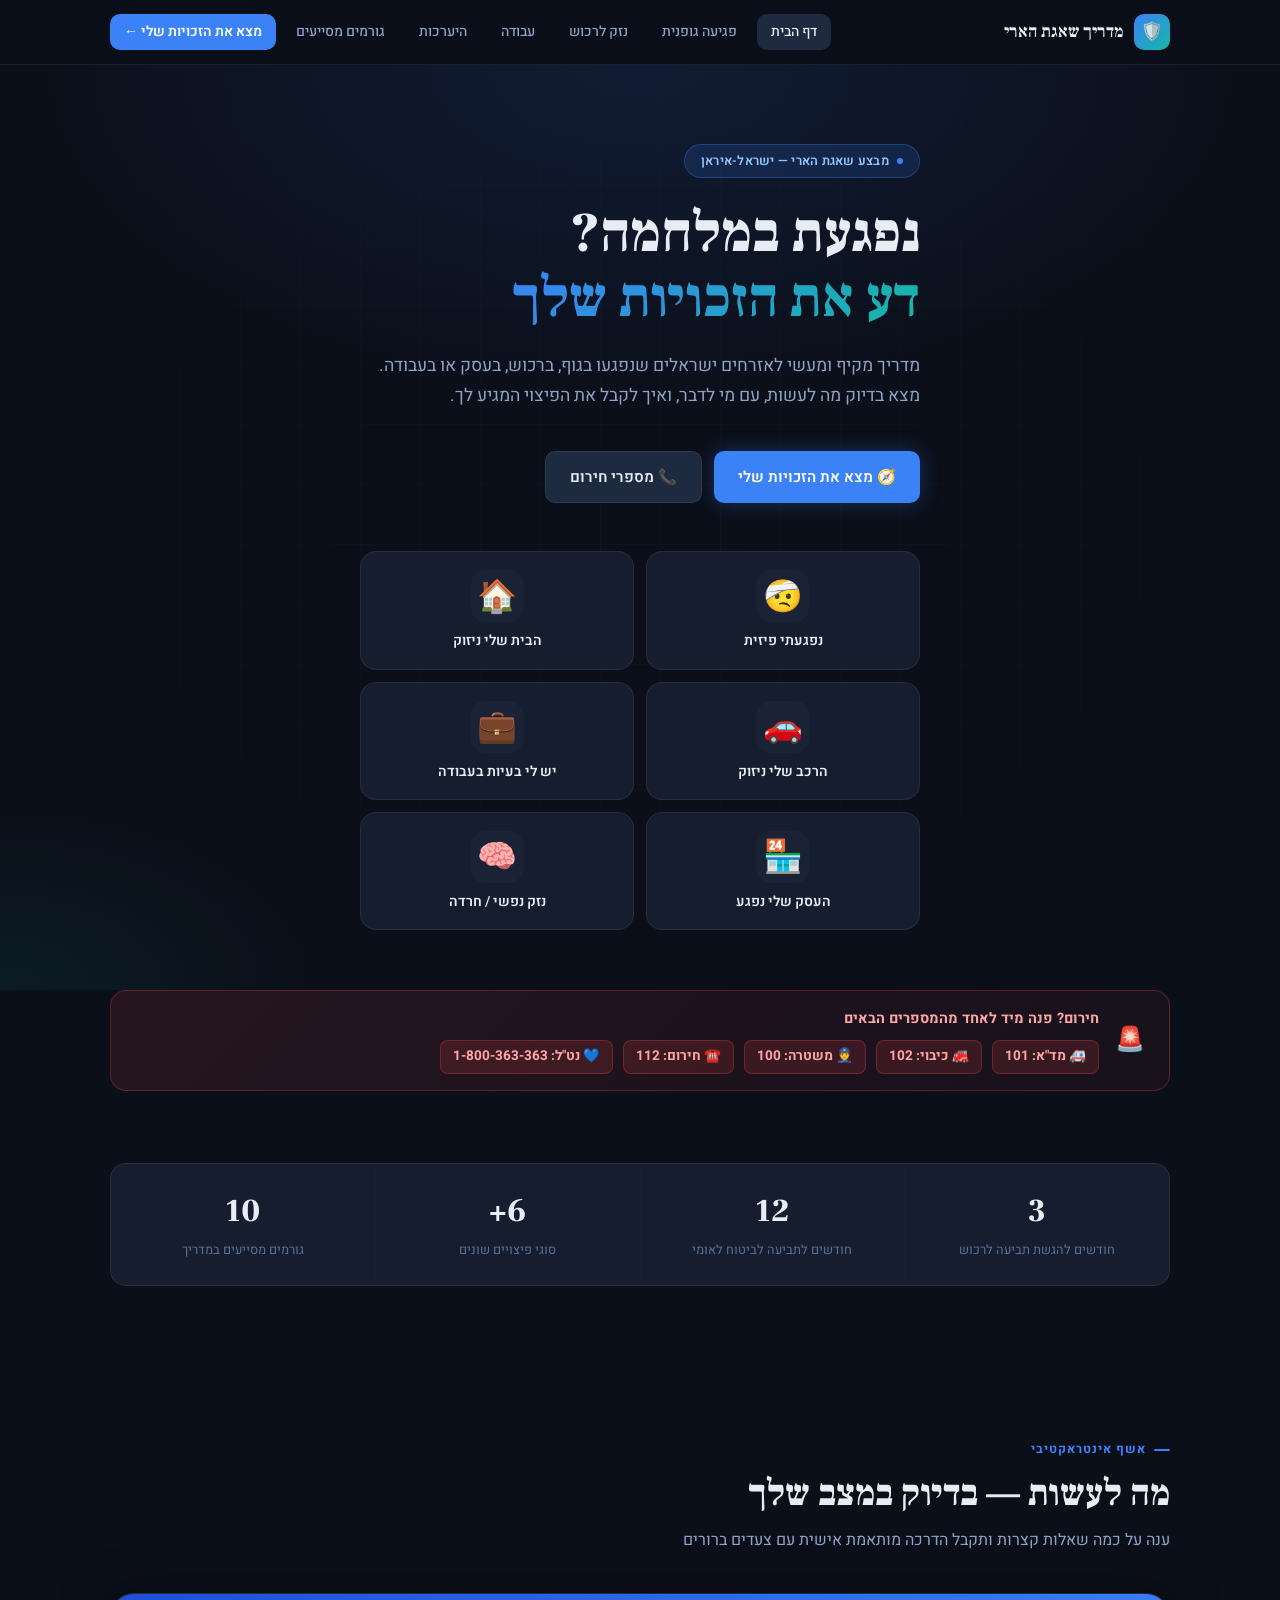
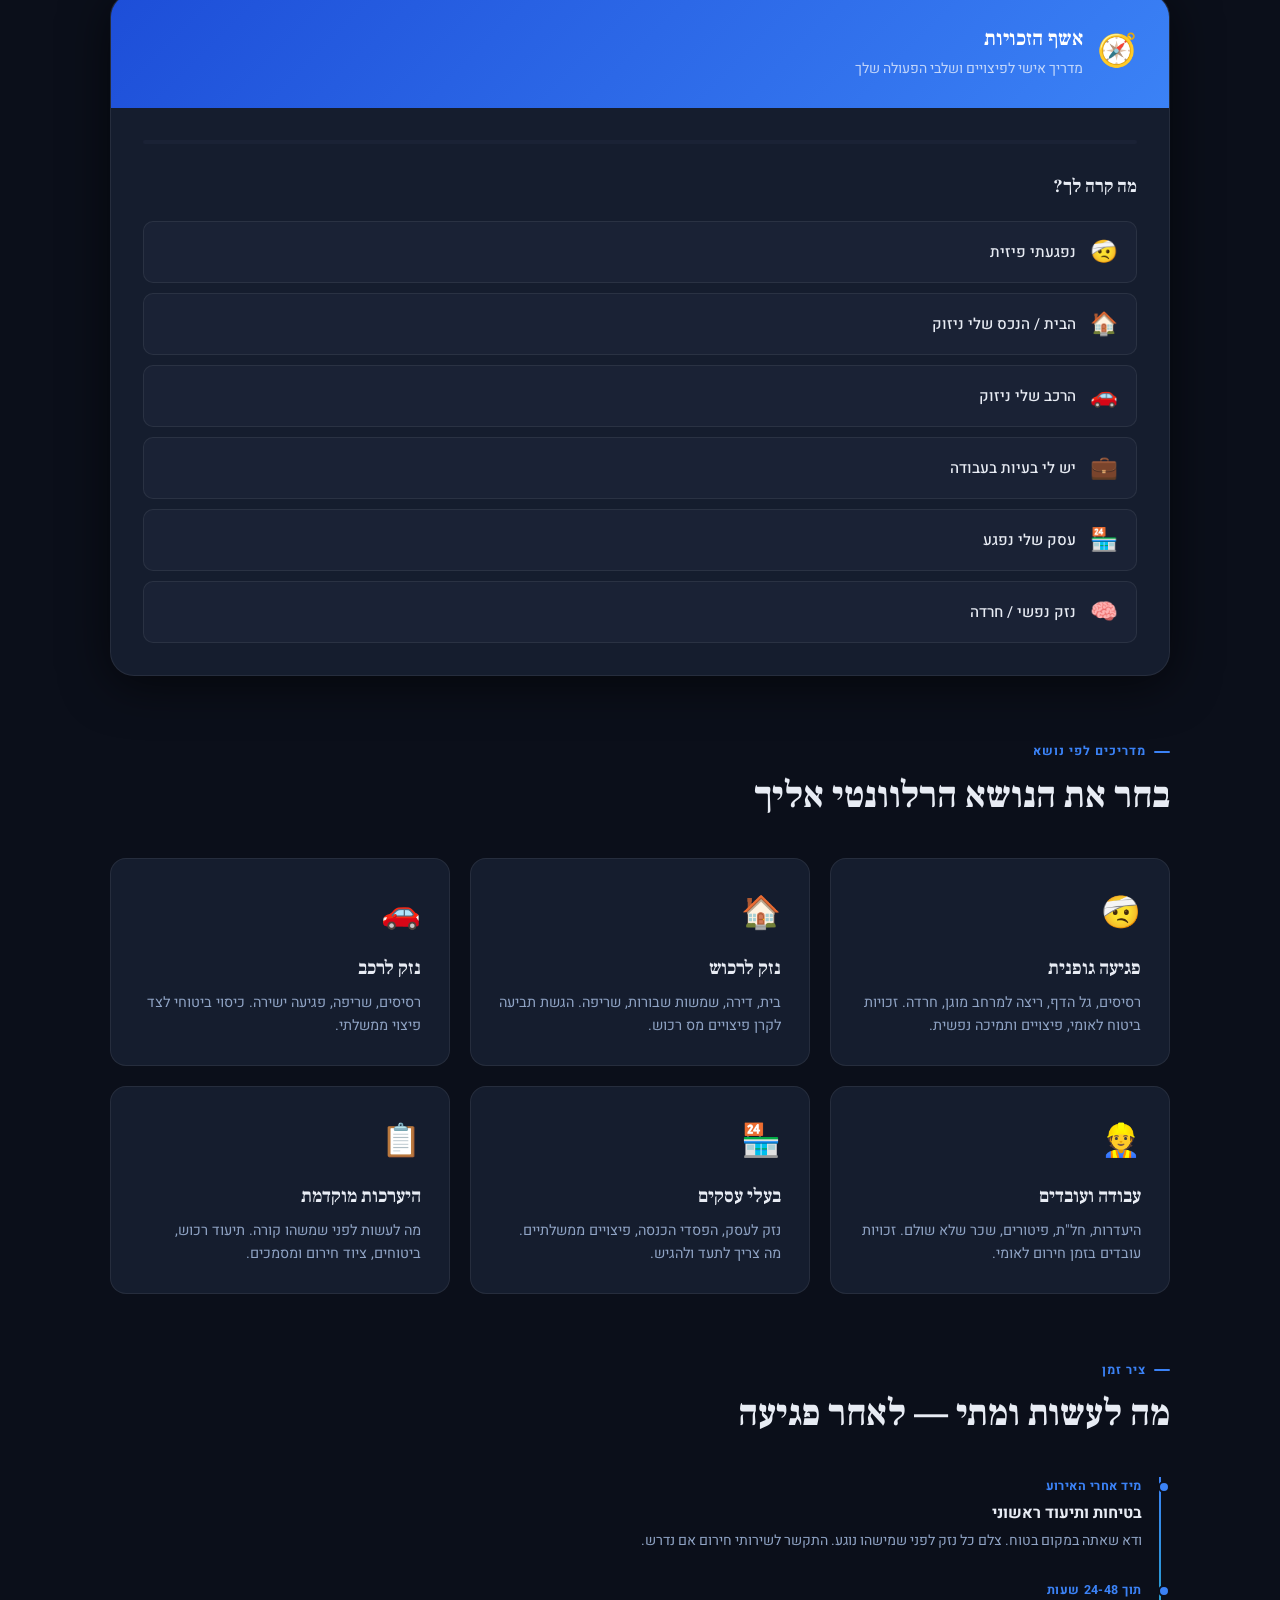
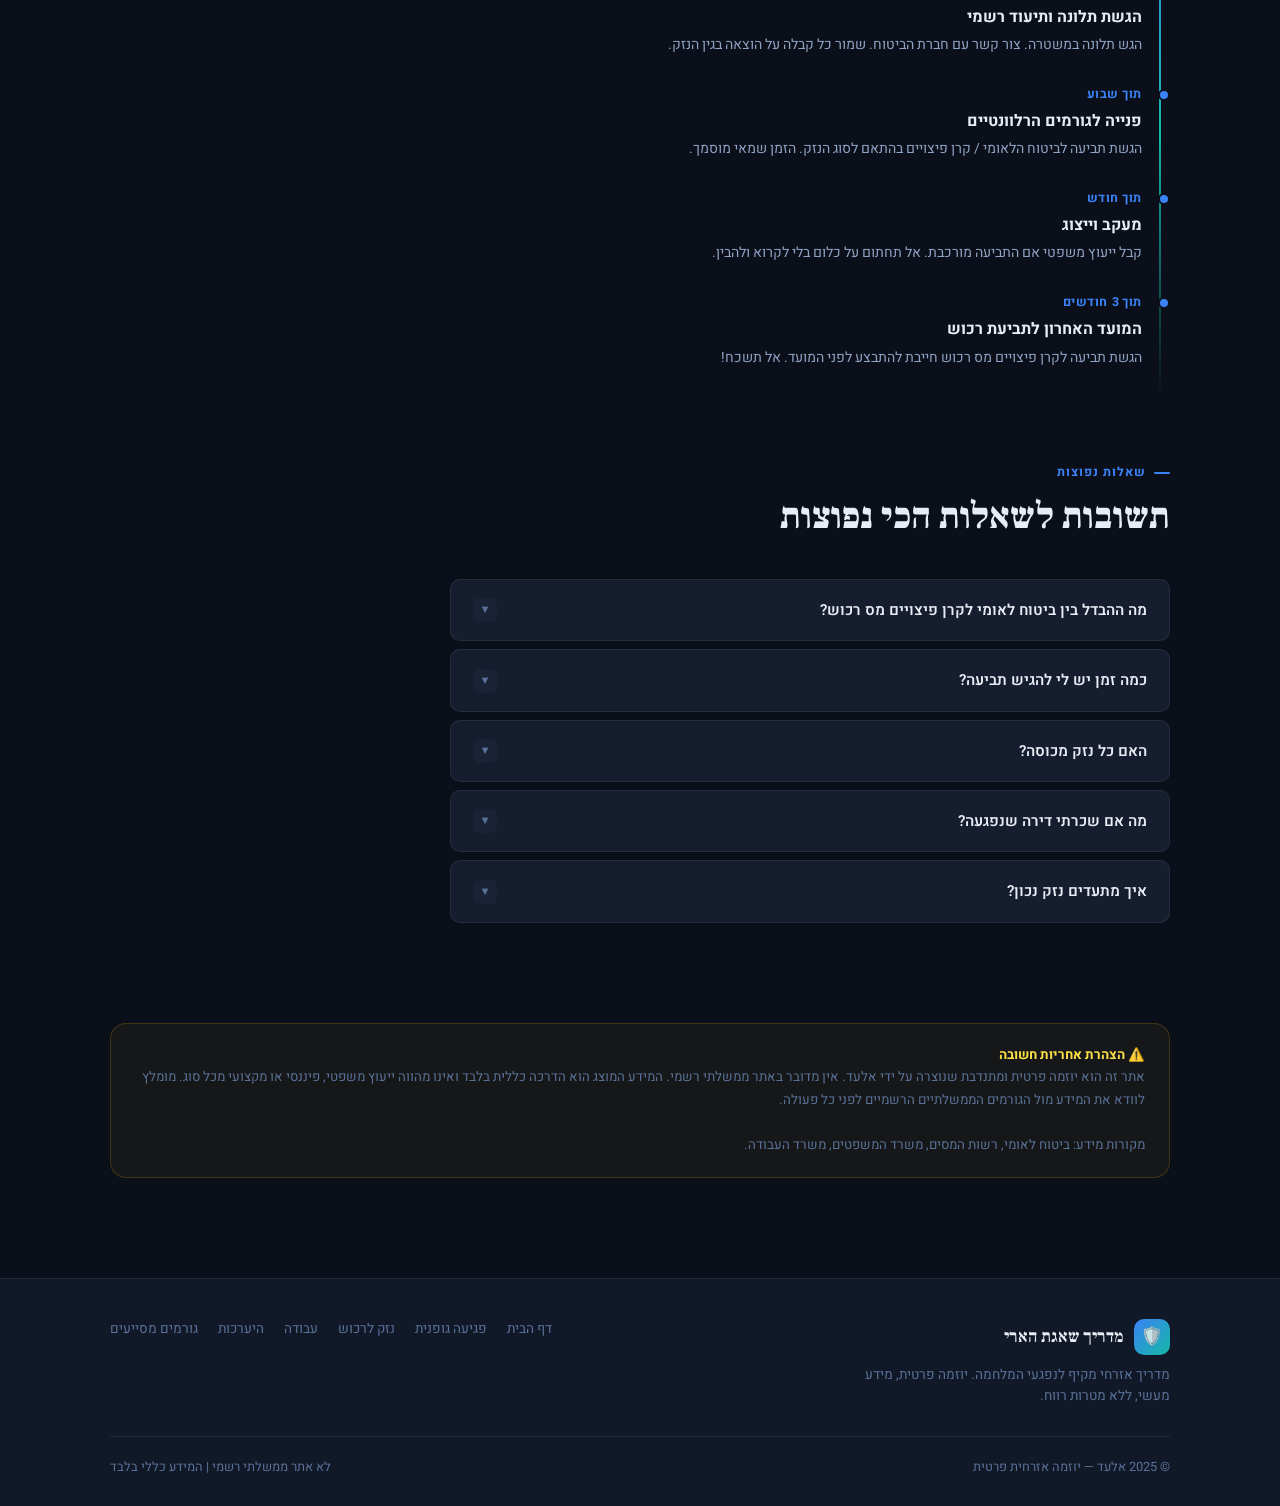
==== index.html @ 9d91f636 "Add files via upload" ====
<!DOCTYPE html>
<html lang="he" dir="rtl">
<head>
  <meta charset="UTF-8" />
  <meta name="viewport" content="width=device-width, initial-scale=1.0" />
  <title>מבצע שאגת הארי - מדריך הזכויות והפיצויים</title>
  <meta name="description" content="מדריך מקיף לאזרחים שנפגעו במלחמה - פיצויים, זכויות, שלבי פעולה" />
  <style>
/* ===== FONTS ===== */
@import url('https://fonts.googleapis.com/css2?family=Heebo:wght@300;400;500;600;700;800;900&family=Frank+Ruhl+Libre:wght@400;500;700;900&display=swap');

/* ===== VARIABLES ===== */
:root {
  --bg: #0b0f1a;
  --bg2: #111827;
  --bg3: #1a2235;
  --card: #151d2e;
  --card2: #1e2a3f;
  --border: rgba(255,255,255,0.07);
  --text: #e8ecf4;
  --text2: #8fa3c4;
  --text3: #5a7299;
  --blue: #3b82f6;
  --blue2: #1d4ed8;
  --teal: #14b8a6;
  --red: #ef4444;
  --orange: #f97316;
  --green: #22c55e;
  --yellow: #eab308;
  --gold: #f59e0b;
  --radius: 16px;
  --radius-sm: 10px;
  --shadow: 0 4px 24px rgba(0,0,0,0.4);
  --shadow-lg: 0 8px 48px rgba(0,0,0,0.6);
  --transition: 0.25s cubic-bezier(.4,0,.2,1);
  --font-display: 'Frank Ruhl Libre', serif;
  --font-body: 'Heebo', sans-serif;
}

/* ===== RESET ===== */
*, *::before, *::after { box-sizing: border-box; margin: 0; padding: 0; }
html { font-size: 16px; scroll-behavior: smooth; }
body {
  background: var(--bg);
  color: var(--text);
  font-family: var(--font-body);
  direction: rtl;
  line-height: 1.6;
  overflow-x: hidden;
}
a { color: inherit; text-decoration: none; }
ul { list-style: none; }
button { cursor: pointer; border: none; background: none; font-family: inherit; }
img { max-width: 100%; display: block; }

/* ===== SCROLLBAR ===== */
::-webkit-scrollbar { width: 6px; }
::-webkit-scrollbar-track { background: var(--bg); }
::-webkit-scrollbar-thumb { background: var(--border); border-radius: 3px; }

/* ===== LAYOUT ===== */
.container { max-width: 1100px; margin: 0 auto; padding: 0 20px; }
.section { padding: 60px 0; }
.section-sm { padding: 40px 0; }

/* ===== HEADER / NAV ===== */
.header {
  position: fixed;
  top: 0; left: 0; right: 0;
  z-index: 1000;
  background: rgba(11,15,26,0.92);
  backdrop-filter: blur(20px);
  border-bottom: 1px solid var(--border);
  transition: var(--transition);
}
.header-inner {
  display: flex;
  align-items: center;
  justify-content: space-between;
  height: 64px;
  gap: 20px;
}
.logo {
  display: flex;
  align-items: center;
  gap: 10px;
  font-family: var(--font-display);
  font-weight: 700;
  font-size: 1.1rem;
  color: var(--text);
  white-space: nowrap;
}
.logo-icon {
  width: 36px; height: 36px;
  background: linear-gradient(135deg, var(--blue), var(--teal));
  border-radius: 10px;
  display: flex; align-items: center; justify-content: center;
  font-size: 1.1rem;
}
.nav { display: flex; gap: 6px; align-items: center; }
.nav a {
  padding: 7px 14px;
  border-radius: var(--radius-sm);
  font-size: 0.875rem;
  font-weight: 500;
  color: var(--text2);
  transition: var(--transition);
}
.nav a:hover, .nav a.active {
  background: var(--card2);
  color: var(--text);
}
.nav-cta {
  background: var(--blue) !important;
  color: white !important;
  font-weight: 600 !important;
}
.nav-cta:hover { background: var(--blue2) !important; }
.nav-mobile-toggle {
  display: none;
  padding: 8px;
  border-radius: 8px;
  color: var(--text);
  font-size: 1.3rem;
}

/* ===== PAGE WRAPPER ===== */
.page-content { padding-top: 64px; }

/* ===== HERO ===== */
.hero {
  min-height: 92vh;
  display: flex;
  align-items: center;
  position: relative;
  overflow: hidden;
  padding: 80px 0 60px;
}
.hero-bg {
  position: absolute;
  inset: 0;
  background:
    radial-gradient(ellipse 80% 60% at 50% 0%, rgba(59,130,246,0.12) 0%, transparent 60%),
    radial-gradient(ellipse 50% 40% at 0% 100%, rgba(20,184,166,0.08) 0%, transparent 50%);
}
.hero-grid-lines {
  position: absolute;
  inset: 0;
  background-image:
    linear-gradient(rgba(255,255,255,0.02) 1px, transparent 1px),
    linear-gradient(90deg, rgba(255,255,255,0.02) 1px, transparent 1px);
  background-size: 60px 60px;
  mask-image: radial-gradient(ellipse 80% 80% at 50% 50%, black 0%, transparent 100%);
}
.hero-content {
  position: relative;
  z-index: 2;
  max-width: 720px;
}
.hero-badge {
  display: inline-flex;
  align-items: center;
  gap: 8px;
  background: rgba(59,130,246,0.15);
  border: 1px solid rgba(59,130,246,0.3);
  border-radius: 100px;
  padding: 6px 16px;
  font-size: 0.8rem;
  font-weight: 600;
  color: #93c5fd;
  margin-bottom: 24px;
  letter-spacing: 0.02em;
}
.hero-badge-dot {
  width: 6px; height: 6px;
  background: var(--blue);
  border-radius: 50%;
  animation: pulse 2s infinite;
}
@keyframes pulse {
  0%, 100% { opacity: 1; transform: scale(1); }
  50% { opacity: 0.5; transform: scale(0.8); }
}
.hero h1 {
  font-family: var(--font-display);
  font-size: clamp(2.2rem, 5vw, 3.5rem);
  font-weight: 900;
  line-height: 1.15;
  margin-bottom: 20px;
  color: var(--text);
}
.hero h1 span {
  background: linear-gradient(135deg, var(--blue), var(--teal));
  -webkit-background-clip: text;
  -webkit-text-fill-color: transparent;
  background-clip: text;
}
.hero-desc {
  font-size: 1.1rem;
  color: var(--text2);
  margin-bottom: 40px;
  max-width: 560px;
  line-height: 1.7;
}
.hero-actions { display: flex; gap: 12px; flex-wrap: wrap; margin-bottom: 48px; }
.btn {
  display: inline-flex; align-items: center; gap: 8px;
  padding: 13px 24px;
  border-radius: var(--radius-sm);
  font-weight: 600;
  font-size: 0.95rem;
  transition: var(--transition);
  cursor: pointer;
}
.btn-primary {
  background: var(--blue);
  color: white;
  box-shadow: 0 0 20px rgba(59,130,246,0.3);
}
.btn-primary:hover { background: var(--blue2); transform: translateY(-2px); box-shadow: 0 0 30px rgba(59,130,246,0.5); }
.btn-secondary {
  background: var(--card2);
  color: var(--text);
  border: 1px solid var(--border);
}
.btn-secondary:hover { background: var(--bg3); transform: translateY(-2px); }
.btn-danger { background: var(--red); color: white; }
.btn-danger:hover { background: #dc2626; transform: translateY(-2px); }
.btn-sm { padding: 8px 16px; font-size: 0.85rem; }

/* Quick action grid in hero */
.quick-actions {
  display: grid;
  grid-template-columns: repeat(auto-fill, minmax(180px, 1fr));
  gap: 12px;
}
.quick-action-btn {
  background: var(--card);
  border: 1px solid var(--border);
  border-radius: var(--radius);
  padding: 18px 16px;
  text-align: center;
  color: var(--text);
  transition: var(--transition);
  cursor: pointer;
  display: flex;
  flex-direction: column;
  align-items: center;
  gap: 10px;
}
.quick-action-btn:hover {
  background: var(--card2);
  border-color: rgba(59,130,246,0.4);
  transform: translateY(-3px);
  box-shadow: var(--shadow);
}
.quick-action-icon {
  font-size: 2rem;
  width: 52px; height: 52px;
  background: var(--bg3);
  border-radius: 14px;
  display: flex; align-items: center; justify-content: center;
}
.quick-action-label {
  font-size: 0.875rem;
  font-weight: 600;
  line-height: 1.3;
}

/* ===== CARDS ===== */
.card {
  background: var(--card);
  border: 1px solid var(--border);
  border-radius: var(--radius);
  padding: 28px;
  transition: var(--transition);
}
.card:hover {
  border-color: rgba(59,130,246,0.25);
  background: var(--card2);
}
.card-icon {
  font-size: 2rem;
  margin-bottom: 14px;
}
.card h3 {
  font-family: var(--font-display);
  font-size: 1.2rem;
  font-weight: 700;
  margin-bottom: 8px;
  color: var(--text);
}
.card p {
  font-size: 0.9rem;
  color: var(--text2);
  line-height: 1.6;
}
.card-grid {
  display: grid;
  grid-template-columns: repeat(auto-fill, minmax(280px, 1fr));
  gap: 20px;
}
.card-grid-2 {
  display: grid;
  grid-template-columns: repeat(auto-fill, minmax(340px, 1fr));
  gap: 20px;
}

/* ===== SECTION HEADER ===== */
.section-header { margin-bottom: 40px; }
.section-tag {
  display: inline-flex;
  align-items: center;
  gap: 8px;
  font-size: 0.78rem;
  font-weight: 700;
  letter-spacing: 0.08em;
  text-transform: uppercase;
  color: var(--blue);
  margin-bottom: 12px;
}
.section-tag::before {
  content: '';
  display: block;
  width: 16px; height: 2px;
  background: var(--blue);
  border-radius: 2px;
}
.section-header h2 {
  font-family: var(--font-display);
  font-size: clamp(1.6rem, 3vw, 2.3rem);
  font-weight: 900;
  margin-bottom: 12px;
  line-height: 1.2;
}
.section-header p {
  color: var(--text2);
  font-size: 1rem;
  max-width: 560px;
}

/* ===== WIZARD ===== */
.wizard-wrap {
  background: var(--card);
  border: 1px solid var(--border);
  border-radius: 24px;
  overflow: hidden;
  box-shadow: var(--shadow-lg);
}
.wizard-header {
  background: linear-gradient(135deg, var(--blue2), var(--blue));
  padding: 28px 32px;
  display: flex;
  align-items: center;
  gap: 14px;
}
.wizard-header h3 {
  font-family: var(--font-display);
  font-size: 1.3rem;
  font-weight: 700;
  color: white;
}
.wizard-header p { font-size: 0.875rem; color: rgba(255,255,255,0.7); margin-top: 2px; }
.wizard-body { padding: 32px; }
.wizard-progress {
  height: 4px;
  background: var(--bg3);
  border-radius: 2px;
  margin-bottom: 28px;
}
.wizard-progress-bar {
  height: 100%;
  background: linear-gradient(90deg, var(--blue), var(--teal));
  border-radius: 2px;
  transition: width 0.5s cubic-bezier(.4,0,.2,1);
}
.wizard-question {
  font-family: var(--font-display);
  font-size: 1.15rem;
  font-weight: 700;
  margin-bottom: 20px;
  color: var(--text);
}
.wizard-options { display: flex; flex-direction: column; gap: 10px; }
.wizard-option {
  background: var(--bg3);
  border: 1.5px solid var(--border);
  border-radius: var(--radius-sm);
  padding: 14px 18px;
  display: flex;
  align-items: center;
  gap: 14px;
  cursor: pointer;
  transition: var(--transition);
  text-align: right;
  font-size: 0.95rem;
  font-weight: 500;
  color: var(--text);
}
.wizard-option:hover {
  background: var(--card2);
  border-color: var(--blue);
  transform: translateX(-4px);
}
.wizard-option-icon { font-size: 1.4rem; flex-shrink: 0; }
.wizard-back {
  margin-top: 20px;
  color: var(--text3);
  font-size: 0.85rem;
  display: flex;
  align-items: center;
  gap: 6px;
  background: none;
  border: none;
  cursor: pointer;
  transition: var(--transition);
}
.wizard-back:hover { color: var(--text2); }

/* Wizard result */
.wizard-result { animation: fadeInUp 0.4s ease; }
@keyframes fadeInUp {
  from { opacity: 0; transform: translateY(20px); }
  to { opacity: 1; transform: translateY(0); }
}
.result-header {
  display: flex; align-items: center; gap: 14px;
  margin-bottom: 24px;
}
.result-icon {
  font-size: 2.5rem;
  width: 64px; height: 64px;
  background: var(--bg3);
  border-radius: 18px;
  display: flex; align-items: center; justify-content: center;
  flex-shrink: 0;
}
.result-title { font-family: var(--font-display); font-size: 1.4rem; font-weight: 900; }
.result-subtitle { font-size: 0.9rem; color: var(--text2); margin-top: 4px; }
.step-list { display: flex; flex-direction: column; gap: 10px; margin: 20px 0; }
.step-item {
  display: flex; align-items: flex-start; gap: 14px;
  background: var(--bg3);
  border-radius: var(--radius-sm);
  padding: 14px 16px;
  border-right: 3px solid var(--blue);
}
.step-num {
  width: 26px; height: 26px; min-width: 26px;
  background: var(--blue);
  border-radius: 50%;
  display: flex; align-items: center; justify-content: center;
  font-size: 0.78rem;
  font-weight: 700;
  color: white;
}
.step-text { font-size: 0.9rem; line-height: 1.5; }
.step-text strong { color: var(--text); display: block; margin-bottom: 2px; }
.step-text span { color: var(--text2); }
.result-contacts { display: flex; gap: 10px; flex-wrap: wrap; margin-top: 20px; }
.contact-chip {
  display: inline-flex; align-items: center; gap: 6px;
  background: var(--bg3);
  border: 1px solid var(--border);
  border-radius: 100px;
  padding: 6px 14px;
  font-size: 0.82rem;
  font-weight: 600;
  color: var(--text2);
  transition: var(--transition);
}
.contact-chip:hover {
  background: var(--card2);
  color: var(--text);
  border-color: var(--blue);
}
.contact-chip .chip-phone { color: var(--blue); font-weight: 700; }

/* ===== ALERT BANNER ===== */
.alert-banner {
  background: linear-gradient(135deg, rgba(239,68,68,0.12), rgba(239,68,68,0.05));
  border: 1px solid rgba(239,68,68,0.3);
  border-radius: var(--radius);
  padding: 16px 24px;
  display: flex;
  align-items: center;
  gap: 16px;
  margin-bottom: 32px;
}
.alert-banner-icon { font-size: 1.5rem; flex-shrink: 0; }
.alert-banner-text { font-size: 0.9rem; color: var(--text2); }
.alert-banner-text strong { color: #fca5a5; display: block; margin-bottom: 2px; }
.emergency-numbers { display: flex; gap: 10px; flex-wrap: wrap; margin-top: 10px; }
.emergency-num {
  display: inline-flex; align-items: center; gap: 6px;
  background: rgba(239,68,68,0.15);
  border: 1px solid rgba(239,68,68,0.3);
  border-radius: 8px;
  padding: 5px 12px;
  font-size: 0.85rem;
  font-weight: 700;
  color: #fca5a5;
}

/* ===== CONTACTS GRID ===== */
.contacts-grid {
  display: grid;
  grid-template-columns: repeat(auto-fill, minmax(260px, 1fr));
  gap: 16px;
}
.contact-card {
  background: var(--card);
  border: 1px solid var(--border);
  border-radius: var(--radius);
  padding: 22px;
  transition: var(--transition);
  display: flex;
  flex-direction: column;
  gap: 10px;
}
.contact-card:hover {
  background: var(--card2);
  border-color: rgba(59,130,246,0.3);
  transform: translateY(-3px);
  box-shadow: var(--shadow);
}
.contact-card-header { display: flex; align-items: center; gap: 12px; }
.contact-card-icon {
  font-size: 1.3rem;
  width: 44px; height: 44px;
  background: var(--bg3);
  border-radius: 12px;
  display: flex; align-items: center; justify-content: center;
}
.contact-card-name { font-weight: 700; font-size: 0.95rem; }
.contact-card-desc { font-size: 0.82rem; color: var(--text2); line-height: 1.5; }
.contact-card-actions { display: flex; gap: 8px; margin-top: 4px; }
.contact-btn {
  display: inline-flex; align-items: center; gap: 5px;
  padding: 7px 13px;
  border-radius: 8px;
  font-size: 0.8rem;
  font-weight: 600;
  transition: var(--transition);
}
.contact-btn-call {
  background: rgba(34,197,94,0.15);
  color: #86efac;
  border: 1px solid rgba(34,197,94,0.2);
}
.contact-btn-call:hover { background: rgba(34,197,94,0.25); }
.contact-btn-web {
  background: var(--bg3);
  color: var(--text2);
  border: 1px solid var(--border);
}
.contact-btn-web:hover { background: var(--card2); color: var(--text); }
.contact-category-badge {
  display: inline-block;
  padding: 2px 10px;
  border-radius: 100px;
  font-size: 0.72rem;
  font-weight: 700;
  margin-top: 2px;
}
.cat-ממשלתי { background: rgba(59,130,246,0.15); color: #93c5fd; }
.cat-חירום { background: rgba(239,68,68,0.15); color: #fca5a5; }
.cat-תמיכה { background: rgba(20,184,166,0.15); color: #5eead4; }
.cat-משפטי { background: rgba(234,179,8,0.15); color: #fde047; }

/* ===== FILTER TABS ===== */
.filter-tabs { display: flex; gap: 8px; flex-wrap: wrap; margin-bottom: 24px; }
.filter-tab {
  padding: 8px 18px;
  border-radius: 100px;
  font-size: 0.85rem;
  font-weight: 600;
  background: var(--card);
  border: 1px solid var(--border);
  color: var(--text2);
  cursor: pointer;
  transition: var(--transition);
}
.filter-tab:hover, .filter-tab.active {
  background: var(--blue);
  color: white;
  border-color: var(--blue);
}

/* ===== FAQ ===== */
.faq-list { display: flex; flex-direction: column; gap: 8px; }
.faq-item {
  background: var(--card);
  border: 1px solid var(--border);
  border-radius: var(--radius-sm);
  overflow: hidden;
  transition: var(--transition);
}
.faq-item.open { border-color: rgba(59,130,246,0.3); }
.faq-question {
  padding: 18px 22px;
  display: flex;
  justify-content: space-between;
  align-items: center;
  cursor: pointer;
  font-weight: 600;
  font-size: 0.95rem;
  gap: 12px;
  transition: var(--transition);
}
.faq-question:hover { background: var(--card2); }
.faq-chevron {
  flex-shrink: 0;
  width: 24px; height: 24px;
  background: var(--bg3);
  border-radius: 6px;
  display: flex; align-items: center; justify-content: center;
  font-size: 0.7rem;
  color: var(--text3);
  transition: transform var(--transition);
}
.faq-item.open .faq-chevron { transform: rotate(180deg); color: var(--blue); background: rgba(59,130,246,0.15); }
.faq-answer {
  display: none;
  padding: 0 22px 18px;
  font-size: 0.9rem;
  color: var(--text2);
  line-height: 1.7;
  border-top: 1px solid var(--border);
  padding-top: 16px;
}
.faq-item.open .faq-answer { display: block; }

/* ===== CHECKLIST ===== */
.checklist { display: flex; flex-direction: column; gap: 10px; }
.checklist-item {
  display: flex; align-items: flex-start; gap: 12px;
  padding: 14px 16px;
  background: var(--card);
  border: 1px solid var(--border);
  border-radius: var(--radius-sm);
  cursor: pointer;
  transition: var(--transition);
}
.checklist-item.done { opacity: 0.5; }
.checklist-item.done .checklist-label { text-decoration: line-through; color: var(--text3); }
.checklist-box {
  width: 22px; height: 22px; min-width: 22px;
  border: 2px solid var(--border);
  border-radius: 6px;
  display: flex; align-items: center; justify-content: center;
  transition: var(--transition);
  margin-top: 1px;
}
.checklist-item.done .checklist-box {
  background: var(--green);
  border-color: var(--green);
}
.checklist-label { font-size: 0.9rem; line-height: 1.5; }

/* ===== TIMELINE ===== */
.timeline { position: relative; padding-right: 28px; }
.timeline::before {
  content: '';
  position: absolute;
  right: 9px; top: 0; bottom: 0;
  width: 2px;
  background: linear-gradient(to bottom, var(--blue), var(--teal), transparent);
}
.timeline-item {
  position: relative;
  padding-bottom: 28px;
}
.timeline-item::before {
  content: '';
  position: absolute;
  right: -28px;
  top: 4px;
  width: 12px; height: 12px;
  background: var(--blue);
  border-radius: 50%;
  border: 2px solid var(--bg);
}
.timeline-time {
  font-size: 0.78rem;
  font-weight: 700;
  color: var(--blue);
  letter-spacing: 0.04em;
  margin-bottom: 4px;
}
.timeline-title { font-weight: 700; margin-bottom: 4px; }
.timeline-desc { font-size: 0.88rem; color: var(--text2); line-height: 1.6; }

/* ===== SEARCH ===== */
.search-bar {
  position: relative;
  margin-bottom: 32px;
}
.search-input {
  width: 100%;
  background: var(--card);
  border: 1px solid var(--border);
  border-radius: var(--radius);
  padding: 14px 48px 14px 18px;
  font-family: var(--font-body);
  font-size: 0.95rem;
  color: var(--text);
  transition: var(--transition);
  direction: rtl;
}
.search-input:focus {
  outline: none;
  border-color: var(--blue);
  box-shadow: 0 0 0 3px rgba(59,130,246,0.1);
}
.search-input::placeholder { color: var(--text3); }
.search-icon {
  position: absolute;
  right: 16px; top: 50%;
  transform: translateY(-50%);
  color: var(--text3);
  pointer-events: none;
  font-size: 1.1rem;
}

/* ===== DISCLAIMER ===== */
.disclaimer {
  background: rgba(234,179,8,0.05);
  border: 1px solid rgba(234,179,8,0.2);
  border-radius: var(--radius);
  padding: 20px 24px;
  font-size: 0.83rem;
  color: var(--text3);
  line-height: 1.7;
}
.disclaimer strong { color: #fde047; }

/* ===== FOOTER ===== */
footer {
  background: var(--bg2);
  border-top: 1px solid var(--border);
  padding: 40px 0 28px;
  margin-top: 60px;
}
.footer-inner {
  display: grid;
  grid-template-columns: 1fr auto;
  gap: 40px;
  align-items: start;
  margin-bottom: 28px;
}
.footer-brand p {
  font-size: 0.85rem;
  color: var(--text3);
  margin-top: 10px;
  max-width: 340px;
  line-height: 1.6;
}
.footer-links { display: flex; gap: 20px; flex-wrap: wrap; }
.footer-links a {
  font-size: 0.85rem;
  color: var(--text3);
  transition: var(--transition);
}
.footer-links a:hover { color: var(--text2); }
.footer-bottom {
  border-top: 1px solid var(--border);
  padding-top: 20px;
  display: flex;
  justify-content: space-between;
  align-items: center;
  font-size: 0.8rem;
  color: var(--text3);
  flex-wrap: wrap;
  gap: 10px;
}

/* ===== PAGES ===== */
.page-hero {
  padding: 60px 0 40px;
  border-bottom: 1px solid var(--border);
  margin-bottom: 50px;
}
.page-hero h1 {
  font-family: var(--font-display);
  font-size: clamp(1.8rem, 4vw, 2.8rem);
  font-weight: 900;
  margin-bottom: 12px;
}
.page-hero p { color: var(--text2); max-width: 600px; }

/* Incident page */
.incident-page-wrap {
  display: grid;
  grid-template-columns: 280px 1fr;
  gap: 32px;
  align-items: start;
}
.incident-sidebar {
  background: var(--card);
  border: 1px solid var(--border);
  border-radius: var(--radius);
  padding: 20px;
  position: sticky;
  top: 84px;
}
.incident-sidebar h4 {
  font-size: 0.8rem;
  font-weight: 700;
  letter-spacing: 0.06em;
  text-transform: uppercase;
  color: var(--text3);
  margin-bottom: 14px;
}
.sidebar-nav-link {
  display: flex;
  align-items: center;
  gap: 10px;
  padding: 9px 12px;
  border-radius: 8px;
  font-size: 0.875rem;
  font-weight: 500;
  color: var(--text2);
  transition: var(--transition);
  margin-bottom: 2px;
}
.sidebar-nav-link:hover, .sidebar-nav-link.active {
  background: var(--bg3);
  color: var(--text);
}
.sidebar-nav-link.active { border-right: 3px solid var(--blue); }

/* Content blocks */
.content-section { margin-bottom: 40px; }
.content-section h3 {
  font-family: var(--font-display);
  font-size: 1.25rem;
  font-weight: 800;
  margin-bottom: 16px;
  color: var(--text);
  display: flex;
  align-items: center;
  gap: 10px;
}
.info-box {
  background: rgba(59,130,246,0.08);
  border: 1px solid rgba(59,130,246,0.2);
  border-radius: var(--radius-sm);
  padding: 16px 20px;
  font-size: 0.9rem;
  color: var(--text2);
  line-height: 1.7;
  margin-bottom: 16px;
}
.info-box.warning {
  background: rgba(249,115,22,0.08);
  border-color: rgba(249,115,22,0.25);
}
.info-box.danger {
  background: rgba(239,68,68,0.08);
  border-color: rgba(239,68,68,0.25);
}
.info-box.success {
  background: rgba(34,197,94,0.08);
  border-color: rgba(34,197,94,0.25);
}

/* ===== PREP PAGE GRID ===== */
.prep-grid {
  display: grid;
  grid-template-columns: repeat(auto-fill, minmax(240px, 1fr));
  gap: 16px;
}
.prep-card {
  background: var(--card);
  border: 1px solid var(--border);
  border-radius: var(--radius);
  padding: 22px;
  transition: var(--transition);
}
.prep-card:hover {
  background: var(--card2);
  border-color: rgba(20,184,166,0.3);
  transform: translateY(-3px);
}
.prep-card-icon {
  font-size: 1.8rem;
  margin-bottom: 12px;
  display: block;
}
.prep-card h4 { font-weight: 700; margin-bottom: 8px; }
.prep-card ul { list-style: none; }
.prep-card ul li {
  font-size: 0.85rem;
  color: var(--text2);
  padding: 4px 0;
  display: flex;
  align-items: flex-start;
  gap: 6px;
}
.prep-card ul li::before { content: '✓'; color: var(--teal); flex-shrink: 0; margin-top: 1px; }

/* ===== STATS BAR ===== */
.stats-bar {
  display: grid;
  grid-template-columns: repeat(auto-fit, minmax(160px, 1fr));
  gap: 1px;
  background: var(--border);
  border: 1px solid var(--border);
  border-radius: var(--radius);
  overflow: hidden;
  margin-bottom: 48px;
}
.stat-item {
  background: var(--card);
  padding: 22px;
  text-align: center;
}
.stat-num {
  font-family: var(--font-display);
  font-size: 2rem;
  font-weight: 900;
  color: var(--text);
  display: block;
}
.stat-label { font-size: 0.8rem; color: var(--text3); margin-top: 4px; }

/* ===== MOBILE MENU ===== */
.mobile-nav {
  display: none;
  position: fixed;
  inset: 0;
  z-index: 999;
  background: rgba(11,15,26,0.97);
  backdrop-filter: blur(20px);
  flex-direction: column;
  align-items: center;
  justify-content: center;
  gap: 12px;
}
.mobile-nav.open { display: flex; }
.mobile-nav a {
  font-family: var(--font-display);
  font-size: 1.5rem;
  font-weight: 700;
  color: var(--text2);
  transition: var(--transition);
}
.mobile-nav a:hover { color: var(--text); }
.mobile-nav-close {
  position: absolute;
  top: 20px; left: 20px;
  font-size: 1.4rem;
  color: var(--text3);
  cursor: pointer;
}

/* ===== ANIMATIONS ===== */
.fade-in {
  opacity: 0;
  transform: translateY(20px);
  animation: fadeInUp 0.5s ease forwards;
}
.fade-in-delay-1 { animation-delay: 0.1s; }
.fade-in-delay-2 { animation-delay: 0.2s; }
.fade-in-delay-3 { animation-delay: 0.3s; }

/* ===== UTILITIES ===== */
.text-center { text-align: center; }
.mb-8 { margin-bottom: 8px; }
.mb-16 { margin-bottom: 16px; }
.mb-24 { margin-bottom: 24px; }
.mb-32 { margin-bottom: 32px; }
.mt-20 { margin-top: 20px; }
.hidden { display: none !important; }

/* ===== RESPONSIVE ===== */
@media (max-width: 900px) {
  .incident-page-wrap { grid-template-columns: 1fr; }
  .incident-sidebar { position: static; }
}
@media (max-width: 768px) {
  .nav { display: none; }
  .nav-mobile-toggle { display: block; }
  .hero { padding-top: 40px; }
  .hero h1 { font-size: 2rem; }
  .footer-inner { grid-template-columns: 1fr; }
  .stats-bar { grid-template-columns: repeat(2, 1fr); }
  .quick-actions { grid-template-columns: repeat(2, 1fr); }
}
@media (max-width: 480px) {
  .container { padding: 0 16px; }
  .card { padding: 20px; }
  .wizard-body { padding: 20px; }
  .quick-actions { grid-template-columns: repeat(2, 1fr); }
  .stats-bar { grid-template-columns: repeat(2, 1fr); }
  .hero-actions { flex-direction: column; }
  .hero-actions .btn { justify-content: center; }
}

/* ===== PRINT STYLES ===== */
@media print {
  .header, footer, .wizard-wrap, .hero-bg, .hero-grid-lines { display: none !important; }
  body { background: white; color: black; }
  .card, .checklist-item { background: #f5f5f5; border: 1px solid #ddd; }
}

</style>
  <link rel="icon" href="data:image/svg+xml,<svg xmlns='http://www.w3.org/2000/svg' viewBox='0 0 100 100'><text y='.9em' font-size='90'>🛡️</text></svg>" />
</head>
<body>

<!-- HEADER -->
<header class="header">
  <div class="container">
    <div class="header-inner">
      <a href="index.html" class="logo">
        <div class="logo-icon">🛡️</div>
        מדריך שאגת הארי
      </a>
      <nav class="nav">
        <a href="index.html" class="active">דף הבית</a>
        <a href="pages/injury.html">פגיעה גופנית</a>
        <a href="pages/property.html">נזק לרכוש</a>
        <a href="pages/work.html">עבודה</a>
        <a href="pages/prepare.html">היערכות</a>
        <a href="pages/contacts.html">גורמים מסייעים</a>
        <a href="index.html#wizard" class="nav-cta btn">מצא את הזכויות שלי ←</a>
      </nav>
      <button class="nav-mobile-toggle" aria-label="תפריט">☰</button>
    </div>
  </div>
</header>

<!-- MOBILE MENU -->
<div class="mobile-nav" id="mobile-nav">
  <span class="mobile-nav-close" role="button">✕</span>
  <a href="index.html">דף הבית</a>
  <a href="pages/injury.html">פגיעה גופנית</a>
  <a href="pages/property.html">נזק לרכוש</a>
  <a href="pages/work.html">עבודה</a>
  <a href="pages/prepare.html">היערכות</a>
  <a href="pages/contacts.html">גורמים מסייעים</a>
</div>

<div class="page-content">

  <!-- HERO -->
  <section class="hero">
    <div class="hero-bg"></div>
    <div class="hero-grid-lines"></div>
    <div class="container">
      <div class="hero-content fade-in">
        <div class="hero-badge">
          <span class="hero-badge-dot"></span>
          מבצע שאגת הארי — ישראל-איראן
        </div>
        <h1>נפגעת במלחמה?<br /><span>דע את הזכויות שלך</span></h1>
        <p class="hero-desc">
          מדריך מקיף ומעשי לאזרחים ישראלים שנפגעו בגוף, ברכוש, בעסק או בעבודה.
          מצא בדיוק מה לעשות, עם מי לדבר, ואיך לקבל את הפיצוי המגיע לך.
        </p>
        <div class="hero-actions">
          <a href="#wizard" class="btn btn-primary" onclick="scrollToSection('wizard')">
            🧭 מצא את הזכויות שלי
          </a>
          <a href="pages/contacts.html" class="btn btn-secondary">
            📞 מספרי חירום
          </a>
        </div>

        <!-- Quick actions -->
        <div class="quick-actions">
          <a href="pages/injury.html" class="quick-action-btn">
            <div class="quick-action-icon">🤕</div>
            <span class="quick-action-label">נפגעתי פיזית</span>
          </a>
          <a href="pages/property.html" class="quick-action-btn">
            <div class="quick-action-icon">🏠</div>
            <span class="quick-action-label">הבית שלי ניזוק</span>
          </a>
          <a href="pages/property.html#vehicle" class="quick-action-btn">
            <div class="quick-action-icon">🚗</div>
            <span class="quick-action-label">הרכב שלי ניזוק</span>
          </a>
          <a href="pages/work.html" class="quick-action-btn">
            <div class="quick-action-icon">💼</div>
            <span class="quick-action-label">יש לי בעיות בעבודה</span>
          </a>
          <a href="pages/work.html#business" class="quick-action-btn">
            <div class="quick-action-icon">🏪</div>
            <span class="quick-action-label">העסק שלי נפגע</span>
          </a>
          <a href="pages/injury.html#mental" class="quick-action-btn">
            <div class="quick-action-icon">🧠</div>
            <span class="quick-action-label">נזק נפשי / חרדה</span>
          </a>
        </div>
      </div>
    </div>
  </section>

  <!-- EMERGENCY BANNER -->
  <section class="section-sm" style="padding-top:0">
    <div class="container">
      <div class="alert-banner">
        <div class="alert-banner-icon">🚨</div>
        <div class="alert-banner-text">
          <strong>חירום? פנה מיד לאחד מהמספרים הבאים</strong>
          <div class="emergency-numbers">
            <span class="emergency-num">🚑 מד"א: 101</span>
            <span class="emergency-num">🚒 כיבוי: 102</span>
            <span class="emergency-num">👮 משטרה: 100</span>
            <span class="emergency-num">☎️ חירום: 112</span>
            <span class="emergency-num">💙 נט"ל: 1-800-363-363</span>
          </div>
        </div>
      </div>
    </div>
  </section>

  <!-- STATS -->
  <section class="section-sm" style="padding-top:0">
    <div class="container">
      <div class="stats-bar">
        <div class="stat-item">
          <span class="stat-num">3</span>
          <span class="stat-label">חודשים להגשת תביעה לרכוש</span>
        </div>
        <div class="stat-item">
          <span class="stat-num">12</span>
          <span class="stat-label">חודשים לתביעה לביטוח לאומי</span>
        </div>
        <div class="stat-item">
          <span class="stat-num">6+</span>
          <span class="stat-label">סוגי פיצויים שונים</span>
        </div>
        <div class="stat-item">
          <span class="stat-num">10</span>
          <span class="stat-label">גורמים מסייעים במדריך</span>
        </div>
      </div>
    </div>
  </section>

  <!-- WIZARD SECTION -->
  <section class="section" id="wizard">
    <div class="container">
      <div class="section-header">
        <div class="section-tag">אשף אינטראקטיבי</div>
        <h2>מה לעשות — בדיוק במצב שלך</h2>
        <p>ענה על כמה שאלות קצרות ותקבל הדרכה מותאמת אישית עם צעדים ברורים</p>
      </div>
      <div class="wizard-wrap">
        <div class="wizard-header">
          <div style="font-size:2rem">🧭</div>
          <div>
            <h3>אשף הזכויות</h3>
            <p>מדריך אישי לפיצויים ושלבי הפעולה שלך</p>
          </div>
        </div>
        <div class="wizard-body">
          <div class="wizard-progress">
            <div class="wizard-progress-bar" id="wizard-progress-bar" style="width:5%"></div>
          </div>
          <div id="wizard-content">
            <!-- Rendered by JS -->
          </div>
        </div>
      </div>
    </div>
  </section>

  <!-- CATEGORIES -->
  <section class="section" style="padding-top:0">
    <div class="container">
      <div class="section-header">
        <div class="section-tag">מדריכים לפי נושא</div>
        <h2>בחר את הנושא הרלוונטי אליך</h2>
      </div>
      <div class="card-grid">
        <a href="pages/injury.html" class="card" style="text-decoration:none">
          <div class="card-icon">🤕</div>
          <h3>פגיעה גופנית</h3>
          <p>רסיסים, גל הדף, ריצה למרחב מוגן, חרדה. זכויות ביטוח לאומי, פיצויים ותמיכה נפשית.</p>
        </a>
        <a href="pages/property.html" class="card" style="text-decoration:none">
          <div class="card-icon">🏠</div>
          <h3>נזק לרכוש</h3>
          <p>בית, דירה, שמשות שבורות, שריפה. הגשת תביעה לקרן פיצויים מס רכוש.</p>
        </a>
        <a href="pages/property.html#vehicle" class="card" style="text-decoration:none">
          <div class="card-icon">🚗</div>
          <h3>נזק לרכב</h3>
          <p>רסיסים, שריפה, פגיעה ישירה. כיסוי ביטוחי לצד פיצוי ממשלתי.</p>
        </a>
        <a href="pages/work.html" class="card" style="text-decoration:none">
          <div class="card-icon">👷</div>
          <h3>עבודה ועובדים</h3>
          <p>היעדרות, חל"ת, פיטורים, שכר שלא שולם. זכויות עובדים בזמן חירום לאומי.</p>
        </a>
        <a href="pages/work.html#business" class="card" style="text-decoration:none">
          <div class="card-icon">🏪</div>
          <h3>בעלי עסקים</h3>
          <p>נזק לעסק, הפסדי הכנסה, פיצויים ממשלתיים. מה צריך לתעד ולהגיש.</p>
        </a>
        <a href="pages/prepare.html" class="card" style="text-decoration:none">
          <div class="card-icon">📋</div>
          <h3>היערכות מוקדמת</h3>
          <p>מה לעשות לפני שמשהו קורה. תיעוד רכוש, ביטוחים, ציוד חירום ומסמכים.</p>
        </a>
      </div>
    </div>
  </section>

  <!-- TIMELINE -->
  <section class="section" style="padding-top:0">
    <div class="container">
      <div class="section-header">
        <div class="section-tag">ציר זמן</div>
        <h2>מה לעשות ומתי — לאחר פגיעה</h2>
      </div>
      <div style="max-width: 640px;">
        <div class="timeline">
          <div class="timeline-item">
            <div class="timeline-time">מיד אחרי האירוע</div>
            <div class="timeline-title">בטיחות ותיעוד ראשוני</div>
            <div class="timeline-desc">ודא שאתה במקום בטוח. צלם כל נזק לפני שמישהו נוגע. התקשר לשירותי חירום אם נדרש.</div>
          </div>
          <div class="timeline-item">
            <div class="timeline-time">תוך 24-48 שעות</div>
            <div class="timeline-title">הגשת תלונה ותיעוד רשמי</div>
            <div class="timeline-desc">הגש תלונה במשטרה. צור קשר עם חברת הביטוח. שמור כל קבלה על הוצאה בגין הנזק.</div>
          </div>
          <div class="timeline-item">
            <div class="timeline-time">תוך שבוע</div>
            <div class="timeline-title">פנייה לגורמים הרלוונטיים</div>
            <div class="timeline-desc">הגשת תביעה לביטוח הלאומי / קרן פיצויים בהתאם לסוג הנזק. הזמן שמאי מוסמך.</div>
          </div>
          <div class="timeline-item">
            <div class="timeline-time">תוך חודש</div>
            <div class="timeline-title">מעקב וייצוג</div>
            <div class="timeline-desc">קבל ייעוץ משפטי אם התביעה מורכבת. אל תחתום על כלום בלי לקרוא ולהבין.</div>
          </div>
          <div class="timeline-item">
            <div class="timeline-time">תוך 3 חודשים</div>
            <div class="timeline-title">המועד האחרון לתביעת רכוש</div>
            <div class="timeline-desc">הגשת תביעה לקרן פיצויים מס רכוש חייבת להתבצע לפני המועד. אל תשכח!</div>
          </div>
        </div>
      </div>
    </div>
  </section>

  <!-- FAQ PREVIEW -->
  <section class="section" style="padding-top:0">
    <div class="container">
      <div class="section-header">
        <div class="section-tag">שאלות נפוצות</div>
        <h2>תשובות לשאלות הכי נפוצות</h2>
      </div>
      <div class="faq-list" style="max-width: 720px;">
        <div class="faq-item">
          <div class="faq-question">
            מה ההבדל בין ביטוח לאומי לקרן פיצויים מס רכוש?
            <span class="faq-chevron">▼</span>
          </div>
          <div class="faq-answer">
            ביטוח לאומי מכסה פגיעות גוף - נפגעי פעולות איבה. קרן פיצויים של רשות המסים מכסה נזקי רכוש - בית, רכב, ציוד עסקי. ניתן להגיש לשניהם במקביל אם יש גם נזק גוף וגם נזק לרכוש.
          </div>
        </div>
        <div class="faq-item">
          <div class="faq-question">
            כמה זמן יש לי להגיש תביעה?
            <span class="faq-chevron">▼</span>
          </div>
          <div class="faq-answer">
            לרוב יש 3 חודשים מיום הנזק להגיש תביעה לקרן פיצויים. לביטוח לאומי - 12 חודשים. מומלץ להגיש מוקדם ככל האפשר ולא לחכות.
          </div>
        </div>
        <div class="faq-item">
          <div class="faq-question">
            האם כל נזק מכוסה?
            <span class="faq-chevron">▼</span>
          </div>
          <div class="faq-answer">
            לא. יש לוודא שהנזק נגרם ישירות מפעולת מלחמה (טיל, רסיסים, גל הדף). נזקים עקיפים כמו בהלה ותאונה הנגרמת בריצה למרחב מוגן יכולים להיכלל בתנאים מסוימים.
          </div>
        </div>
        <div class="faq-item">
          <div class="faq-question">
            מה אם שכרתי דירה שנפגעה?
            <span class="faq-chevron">▼</span>
          </div>
          <div class="faq-answer">
            הבעלים של הנכס הוא שמגיש תביעה לנזקי מבנה. אתה כשוכר רשאי לתבוע על נזק לרכוש האישי שלך בתוך הדירה. ודא שיש לך ביטוח תכולה.
          </div>
        </div>
        <div class="faq-item">
          <div class="faq-question">
            איך מתעדים נזק נכון?
            <span class="faq-chevron">▼</span>
          </div>
          <div class="faq-answer">
            מצלמים לפני כל ניסיון תיקון. מציינים תאריך, שעה ומיקום. שומרים קבלות מכל הוצאה בגין הנזק. מגישים תלונה במשטרה. מזמינים שמאי מוסמך.
          </div>
        </div>
      </div>
    </div>
  </section>

  <!-- DISCLAIMER -->
  <section class="section-sm">
    <div class="container">
      <div class="disclaimer">
        <strong>⚠️ הצהרת אחריות חשובה</strong><br />
        אתר זה הוא יוזמה פרטית ומתנדבת שנוצרה על ידי אלעד. אין מדובר באתר ממשלתי רשמי.
        המידע המוצג הוא הדרכה כללית בלבד ואינו מהווה ייעוץ משפטי, פיננסי או מקצועי מכל סוג.
        מומלץ לוודא את המידע מול הגורמים הממשלתיים הרשמיים לפני כל פעולה.
        <br /><br />
        מקורות מידע: ביטוח לאומי, רשות המסים, משרד המשפטים, משרד העבודה.
      </div>
    </div>
  </section>

</div><!-- /page-content -->

<!-- FOOTER -->
<footer>
  <div class="container">
    <div class="footer-inner">
      <div class="footer-brand">
        <div class="logo">
          <div class="logo-icon">🛡️</div>
          מדריך שאגת הארי
        </div>
        <p>מדריך אזרחי מקיף לנפגעי המלחמה. יוזמה פרטית, מידע מעשי, ללא מטרות רווח.</p>
      </div>
      <div class="footer-links">
        <a href="index.html">דף הבית</a>
        <a href="pages/injury.html">פגיעה גופנית</a>
        <a href="pages/property.html">נזק לרכוש</a>
        <a href="pages/work.html">עבודה</a>
        <a href="pages/prepare.html">היערכות</a>
        <a href="pages/contacts.html">גורמים מסייעים</a>
      </div>
    </div>
    <div class="footer-bottom">
      <span>© 2025 אלעד — יוזמה אזרחית פרטית</span>
      <span>לא אתר ממשלתי רשמי | המידע כללי בלבד</span>
    </div>
  </div>
</footer>

<script>
// ===== DATA =====
const WIZARD_TREE = {
  start: {
    question: "מה קרה לך?",
    options: [
      { text: "נפגעתי פיזית", icon: "🤕", next: "injury_type" },
      { text: "הבית / הנכס שלי ניזוק", icon: "🏠", next: "property_type" },
      { text: "הרכב שלי ניזוק", icon: "🚗", next: "vehicle" },
      { text: "יש לי בעיות בעבודה", icon: "💼", next: "work_type" },
      { text: "עסק שלי נפגע", icon: "🏪", next: "business" },
      { text: "נזק נפשי / חרדה", icon: "🧠", next: "mental" }
    ]
  },
  injury_type: {
    question: "מה סוג הפגיעה?",
    options: [
      { text: "נפצעתי מרסיסים / פגז", icon: "💥", next: "result_injury_shrapnel" },
      { text: "נפגעתי בריצה למרחב מוגן", icon: "🏃", next: "result_injury_shelter" },
      { text: "גל הדף / לחץ", icon: "💨", next: "result_injury_blast" },
      { text: "חרדה חריפה / התקף פאניקה", icon: "😰", next: "result_mental_acute" }
    ]
  },
  property_type: {
    question: "מה נפגע?",
    options: [
      { text: "פגיעה ישירה / שריפה", icon: "🔥", next: "result_property_direct" },
      { text: "נזק מגל הדף (שמשות, קירות)", icon: "🪟", next: "result_property_blast" },
      { text: "דירה שכורה", icon: "🏢", next: "result_property_rented" },
      { text: "ציוד אישי בדירה", icon: "📦", next: "result_property_contents" }
    ]
  },
  vehicle: {
    question: "מה קרה לרכב?",
    options: [
      { text: "נפגע / נשרף / רסיסים", icon: "🔥", next: "result_vehicle_damaged" },
      { text: "תאונה בגלל ריצה למרחב מוגן", icon: "💥", next: "result_vehicle_accident" }
    ]
  },
  work_type: {
    question: "מה הבעיה בעבודה?",
    options: [
      { text: "לא יכול להגיע לעבודה", icon: "🚫", next: "result_work_absence" },
      { text: "פוטרתי / חל\"ת בגלל המלחמה", icon: "📋", next: "result_work_fired" },
      { text: "המעסיק לא משלם", icon: "💰", next: "result_work_unpaid" }
    ]
  },
  business: {
    question: null,
    result: "business"
  },
  mental: {
    question: null,
    result: "mental"
  }
};

const WIZARD_RESULTS = {
  result_injury_shrapnel: {
    icon: "🚨",
    title: "פגיעת רסיסים / פגז",
    subtitle: "זכאי לפיצויים מביטוח לאומי כנפגע פעולת איבה",
    urgency: "danger",
    steps: [
      { title: "פנה לחדר מיון מיד", desc: "קבל אישור רפואי המציין במפורש שמדובר בפגיעת פעולת איבה. שמור את כל המסמכים." },
      { title: "הגש תביעה לביטוח לאומי", desc: "תביעה כ'נפגע פעולות איבה' - מזכה בטיפול רפואי, דמי מחלה ופיצויים. יש לך 12 חודשים." },
      { title: "תעד את הפציעה", desc: "צלם את הפציעה, שמור חשבוניות רפואיות, ורשום בדיוק מה קרה, מתי ואיפה." },
      { title: "שכור עו\"ד נזקי גוף", desc: "בתביעות נזקי גוף כדאי לעבוד עם עו\"ד המתמחה בתביעות נגד המדינה." }
    ],
    contacts: [
      { name: "ביטוח לאומי", phone: "*6050" },
      { name: "מד\"א חירום", phone: "101" }
    ]
  },
  result_injury_shelter: {
    icon: "🏃",
    title: "פגיעה בריצה למרחב מוגן",
    subtitle: "ייתכן ותוכר כנפגע פעולת איבה - תלוי בנסיבות",
    urgency: "warning",
    steps: [
      { title: "פנה לקבלת טיפול רפואי", desc: "קבל תיעוד רפואי המציין שהפציעה נגרמה כתוצאה ישירה מהתרעת אזעקה." },
      { title: "הגש תביעה לביטוח לאומי", desc: "ביטוח לאומי מכיר בחלק מהמקרים האלו. הגש תביעה ואל תוותר מראש. ניתן לערער." },
      { title: "ציין את הנסיבות במדויק", desc: "חשוב לציין שהפגיעה אירעה במהלך ריצה למרחב מוגן בעקבות אזעקה מאושרת." },
      { title: "בקש עדים", desc: "אם היו עדים לאירוע, שמור את פרטיהם - זה יחזק את התביעה שלך." }
    ],
    contacts: [
      { name: "ביטוח לאומי", phone: "*6050" },
      { name: "סיוע משפטי", phone: "*8916" }
    ]
  },
  result_injury_blast: {
    icon: "💨",
    title: "פגיעה מגל הדף",
    subtitle: "זכאי לטיפול ותביעה כנפגע פעולת איבה",
    urgency: "warning",
    steps: [
      { title: "פנה לרופא מיד", desc: "גל הדף יכול לגרום לנזקי שמיעה, ריאות ומוח שאינם נראים לעין. חשוב לבדוק." },
      { title: "תעד את המיקום בזמן האירוע", desc: "רשום את הכתובת המדויקת, שעה ותאריך. ייתכן שיהיה צורך בחוות דעת טכנית." },
      { title: "הגש תביעה לביטוח לאומי", desc: "פגיעות גל הדף מוכרות כפגיעת פעולת איבה כשמוכח קשר ישיר." },
      { title: "בדיקת שמיעה ונוירולוגית", desc: "בקש בדיקות ספציפיות - נזק שמיעה ונזק נוירולוגי עשויים להתגלות רק לאחר מספר ימים." }
    ],
    contacts: [
      { name: "ביטוח לאומי", phone: "*6050" },
      { name: "מד\"א", phone: "101" }
    ]
  },
  result_mental_acute: {
    icon: "💙",
    title: "חרדה חריפה / פגיעה נפשית",
    subtitle: "פגיעות נפשיות מוכרות ויש לך זכויות מלאות",
    urgency: "info",
    steps: [
      { title: "פנה לקבלת עזרה מיידית", desc: "צור קשר עם נט\"ל (1-800-363-363) או סה\"ר (1201). פנייה ראשונה לא מחייבת אותך לכלום." },
      { title: "בקש אשפוז / טיפול ברפואה ציבורית", desc: "ביטוח הבריאות מכסה טיפול פסיכיאטרי ופסיכולוגי. בקש הפניה מרופא המשפחה." },
      { title: "תעד פניות ואבחונים", desc: "שמור תיעוד של כל פנייה לטיפול - יהיה נחוץ לתביעה." },
      { title: "שקול תביעה לביטוח לאומי", desc: "נכות נפשית הנגרמת מפעולת מלחמה מוכרת - ייעץ עם עו\"ד." }
    ],
    contacts: [
      { name: "נט\"ל", phone: "1-800-363-363" },
      { name: "סה\"ר", phone: "1201" }
    ]
  },
  result_property_direct: {
    icon: "🏚️",
    title: "פגיעה ישירה בנכס",
    subtitle: "פנה מיד לקרן פיצויים מס רכוש",
    urgency: "danger",
    steps: [
      { title: "אל תיכנס לנכס לפני קבלת אישור", desc: "יש לבקש בדיקת בטיחות מהרשות המקומית לפני כניסה לנכס שנפגע." },
      { title: "צלם את הנזק לפני כל תיקון", desc: "תיעוד חזותי מפורט הוא הבסיס לתביעה. צלם מכל זווית, כולל הנזק הפנימי." },
      { title: "הגש תביעה לקרן פיצויים מס רכוש", desc: "מגישים דרך רשות המסים. יש לעשות זאת תוך 3 חודשים מיום הנזק. הטפסים באתר gov.il." },
      { title: "הזמן שמאי מוסמך", desc: "ממליצים לשכור שמאי רכוש פרטי בנוסף לשמאי של הרשות - לבקרה על שווי הנזק." },
      { title: "שמור כל קבלה", desc: "הוצאות פינוי, אחסון, מגורים זמניים - כל אלו עשויים להיות ניתנים לפיצוי." }
    ],
    contacts: [
      { name: "קרן פיצויים מס רכוש", phone: "1222" },
      { name: "רשות המסים", phone: "*4954" }
    ]
  },
  result_property_blast: {
    icon: "🪟",
    title: "נזק מגל הדף",
    subtitle: "שמשות שבורות, קירות סדוקים, דלתות - הכל ניתן לתביעה",
    urgency: "warning",
    steps: [
      { title: "תעד לפני תיקון", desc: "צלם כל נזק לפני שמזמינים תיקון. שמור ווטסאפ, מסרונים, תמונות עם חותמת תאריך." },
      { title: "פנה לחברת הביטוח שלך", desc: "ראשית פנה לביטוח הדירה. בדוק אם יש כיסוי למלחמה בפוליסה." },
      { title: "הגש תביעה לקרן פיצויים", desc: "גם אם יש ביטוח, ניתן להגיש לקרן פיצויים. ייתכן כיסוי על הפרשים." },
      { title: "הגש תוך 3 חודשים", desc: "המועד האחרון לתביעה הוא 3 חודשים מיום הנזק. אל תחכה." }
    ],
    contacts: [
      { name: "קרן פיצויים מס רכוש", phone: "1222" }
    ]
  },
  result_property_rented: {
    icon: "🏢",
    title: "דירה שכורה שניזוקה",
    subtitle: "הבעלים מגיש על המבנה - אתה על התכולה",
    urgency: "info",
    steps: [
      { title: "הודע לבעל הדירה מיד", desc: "שלח הודעה בכתב (ווטסאפ מספיק) עם תמונות. תעד את התקשורת." },
      { title: "תבע על רכושך האישי", desc: "אתה רשאי לתבוע פיצויים על רכוש אישי שניזוק. הגש לקרן פיצויים בנפרד מהבעלים." },
      { title: "בדוק ביטוח תכולה", desc: "אם יש לך ביטוח תכולה - פנה אליו ראשית. אם לא - שקול לקנות בעתיד." },
      { title: "בקש הפחתה בשכירות", desc: "אם הדירה לא ראויה למגורים בתקופת התיקון, בקש הפחתה בשכר הדירה בכתב." }
    ],
    contacts: [
      { name: "קרן פיצויים מס רכוש", phone: "1222" },
      { name: "סיוע משפטי", phone: "*8916" }
    ]
  },
  result_property_contents: {
    icon: "📦",
    title: "נזק לרכוש אישי בדירה",
    subtitle: "ניתן לתבוע על ציוד אישי שניזוק",
    urgency: "info",
    steps: [
      { title: "ערוך רשימת נזקים", desc: "פרט כל פריט שניזוק - עם שווי משוער. חפש מחירים מקוונים לתיעוד." },
      { title: "צלם את הפריטים שניזוקו", desc: "לפני השלכה - צלם. אחרי - שמור פריטים ניזוקים כל עוד אפשר לצורך שמאות." },
      { title: "הגש לחברת הביטוח", desc: "ביטוח תכולה מכסה רכוש אישי. בדוק אם הפוליסה שלך כוללת כיסוי מלחמה." },
      { title: "הגש לקרן פיצויים", desc: "במקרים בהם הביטוח לא מכסה, ניתן לפנות לקרן פיצויים מס רכוש." }
    ],
    contacts: [
      { name: "קרן פיצויים מס רכוש", phone: "1222" }
    ]
  },
  result_vehicle_damaged: {
    icon: "🚗",
    title: "רכב ניזוק / נשרף",
    subtitle: "כיסוי ביטוחי + פיצוי ממשלתי",
    urgency: "warning",
    steps: [
      { title: "הגש תביעה לחברת הביטוח", desc: "פנה לביטוח הרכב. ודא שיש כיסוי מיוחד למקרי מלחמה - לא כולם כוללים." },
      { title: "הגש גם לקרן פיצויים", desc: "ניתן להגיש לרשות המסים גם אם יש ביטוח - לכיסוי ההפרשים." },
      { title: "תעד לפני גרירה", desc: "צלם לפני שהרכב נגרר. שמור הודעת האירוע מהמשטרה." },
      { title: "בקש ממוסך שומת נזק בכתב", desc: "שמאי מטעמך לצד שמאי הביטוח נותן ביטחון שהפיצוי יהיה מלא." }
    ],
    contacts: [
      { name: "קרן פיצויים מס רכוש", phone: "1222" },
      { name: "רשות המסים", phone: "*4954" }
    ]
  },
  result_vehicle_accident: {
    icon: "💥",
    title: "תאונת דרכים בגלל אזעקה",
    subtitle: "זכאי לפיצוי מקרן נפגעי תאונות וביטוח",
    urgency: "warning",
    steps: [
      { title: "הגש דו\"ח תאונה במשטרה", desc: "חשוב לציין במפורש שהאזעקה גרמה לתאונה. זה ישפיע על כיסוי הביטוח." },
      { title: "פנה לחברת הביטוח", desc: "תאונות הנגרמות מריצה לממ\"ד עשויות להיות מוכרות בתנאים מסוימים." },
      { title: "שמור תיעוד רפואי", desc: "אם נפצעת - תעד את הפציעות ופנה לביטוח לאומי כנפגע תאונת דרכים." }
    ],
    contacts: [
      { name: "משטרה", phone: "100" },
      { name: "ביטוח לאומי", phone: "*6050" }
    ]
  },
  result_work_absence: {
    icon: "🏢",
    title: "לא יכול להגיע לעבודה",
    subtitle: "יש הגנות חוקיות בזמן מלחמה",
    urgency: "info",
    steps: [
      { title: "עדכן את המעסיק בכתב", desc: "שלח הודעה בכתב על הסיבה להיעדרות. שמור עותק לעצמך." },
      { title: "בדוק זכאות לדמי אבטלה", desc: "אם אזור מגוריך מוכרז כמוגבל, ייתכן זכאות לדמי אבטלה מביטוח לאומי." },
      { title: "קרא תקנות שעת חירום", desc: "בזמן מלחמה יש תקנות מיוחדות המגנות על עובדים שלא יכולים להגיע לעבודה." },
      { title: "פנה לסיוע משפטי בסכסוך", desc: "אם המעסיק מאיים בפיטורים - פנה מיד לסיוע משפטי או ייעוץ בהסתדרות." }
    ],
    contacts: [
      { name: "משרד העבודה", phone: "*3456" },
      { name: "ביטוח לאומי", phone: "*6050" }
    ]
  },
  result_work_fired: {
    icon: "📋",
    title: "פוטרת / חל\"ת בגלל המלחמה",
    subtitle: "יש לך זכויות - בדוק לפני שמוותר",
    urgency: "warning",
    steps: [
      { title: "בדוק אם קיבלת פיטורים כחוק", desc: "פיטורים בזמן מלחמה דורשים הליך חוקי. בקש הודעה בכתב." },
      { title: "הגש לדמי אבטלה מיד", desc: "הגש תביעה לביטוח לאומי ב-30 הימים הראשונים. כל יום שעובר מקטין את הכיסוי." },
      { title: "בדוק זכויות פיצויים", desc: "בפיטורים שלא כדין - זכאי לפיצויים. בחל\"ת - בדוק אם מרצון או כפוי." },
      { title: "פנה לסיוע משפטי", desc: "פיטורים בגלל מלחמה דורשים בחינה - לא כל מקרה חוקי." }
    ],
    contacts: [
      { name: "ביטוח לאומי", phone: "*6050" },
      { name: "משרד העבודה", phone: "*3456" },
      { name: "סיוע משפטי", phone: "*8916" }
    ]
  },
  result_work_unpaid: {
    icon: "💰",
    title: "מעסיק לא משלם שכר",
    subtitle: "הפרת חוק עבודה - יש מה לעשות",
    urgency: "danger",
    steps: [
      { title: "שלח מכתב דרישה בכתב", desc: "דרוש שכרך בכתב עם תאריך. זה יוצר עילה חוקית לתביעה." },
      { title: "הגש תלונה למשרד העבודה", desc: "ניתן להגיש תלונה על מעסיק שלא משלם - יש לו יכולות אכיפה." },
      { title: "פנה לסיוע משפטי", desc: "תביעה בבית דין לעבודה היא מהירה יחסית ולא דורשת עו\"ד בהכרח." }
    ],
    contacts: [
      { name: "משרד העבודה", phone: "*3456" },
      { name: "סיוע משפטי", phone: "*8916" }
    ]
  },
  business: {
    icon: "🏪",
    title: "עסק שנפגע",
    subtitle: "פיצויים לבעלי עסקים דרך רשות המסים",
    urgency: "warning",
    steps: [
      { title: "תעד הפסדי הכנסה", desc: "שמור מסמכים חשבונאיים - השוואת מחזורים, הוצאות מיוחדות, נזקים לציוד." },
      { title: "פנה לרשות המסים", desc: "יש תכנית פיצויים לעסקים שנפגעו - דרך רשות המסים ורשות לפיתוח כלכלי." },
      { title: "בקש הלוואות מסובסדות", desc: "בנק ישראל ומשרד האוצר מפעילים תכניות הלוואות לעסקים בזמן חירום." },
      { title: "שכור רו\"ח לתביעה", desc: "בתביעות עסקיות מורכבות - רואה חשבון שמכיר פיצויי מלחמה יגדיל את הפיצוי שתקבל." }
    ],
    contacts: [
      { name: "רשות המסים", phone: "*4954" },
      { name: "סיוע משפטי", phone: "*8916" }
    ]
  },
  mental: {
    icon: "💙",
    title: "פגיעה נפשית / חרדה",
    subtitle: "אתה לא לבד - יש מקצוענים שמחכים לעזור",
    urgency: "info",
    steps: [
      { title: "צור קשר עם נט\"ל עכשיו", desc: "קו חירום לנפגעי טראומה - 1-800-363-363. חינמי, אנונימי, מקצועי." },
      { title: "פנה לרופא המשפחה", desc: "בקש הפניה לפסיכולוג / פסיכיאטר דרך קופת החולים. זה כלול בסל הבריאות." },
      { title: "שקול EMDR / CBT", desc: "טיפולים ממוקדי טראומה הוכחו כיעילים. שאל את המטפל על שיטות אלו." },
      { title: "בנה רשת תמיכה", desc: "שתף בני משפחה וחברים קרובים. בידוד מחמיר טראומה." }
    ],
    contacts: [
      { name: "נט\"ל", phone: "1-800-363-363" },
      { name: "סה\"ר", phone: "1201" }
    ]
  }
};

// ===== WIZARD STATE =====
let wizardState = { current: "start", history: [] };

function initWizard() {
  const el = document.getElementById("wizard-content");
  if (!el) return;
  renderWizardStep("start");
}

function renderWizardStep(stepKey) {
  const el = document.getElementById("wizard-content");
  const step = WIZARD_TREE[stepKey];
  if (!step) return;

  // Update progress
  const totalSteps = 3;
  const depth = wizardState.history.length;
  const progress = Math.min((depth / totalSteps) * 100, 90);
  const bar = document.getElementById("wizard-progress-bar");
  if (bar) bar.style.width = progress + "%";

  if (step.result) {
    renderWizardResult(step.result);
    return;
  }

  let html = `<div class="wizard-question">${step.question}</div><div class="wizard-options">`;
  step.options.forEach((opt, i) => {
    html += `<button class="wizard-option" onclick="wizardChoose('${opt.next}')">
      <span class="wizard-option-icon">${opt.icon}</span>
      <span>${opt.text}</span>
    </button>`;
  });
  html += `</div>`;

  if (wizardState.history.length > 0) {
    html += `<button class="wizard-back" onclick="wizardBack()">← חזור לשאלה הקודמת</button>`;
  }

  el.innerHTML = html;
}

function renderWizardResult(resultKey) {
  const el = document.getElementById("wizard-content");
  const bar = document.getElementById("wizard-progress-bar");
  if (bar) bar.style.width = "100%";

  const result = WIZARD_RESULTS[resultKey];
  if (!result) return;

  let stepsHtml = result.steps.map((s, i) => `
    <div class="step-item">
      <div class="step-num">${i + 1}</div>
      <div class="step-text">
        <strong>${s.title}</strong>
        <span>${s.desc}</span>
      </div>
    </div>
  `).join("");

  let contactsHtml = result.contacts.map(c => `
    <a href="tel:${c.phone}" class="contact-chip">
      📞 ${c.name} <span class="chip-phone">${c.phone}</span>
    </a>
  `).join("");

  el.innerHTML = `
    <div class="wizard-result">
      <div class="result-header">
        <div class="result-icon">${result.icon}</div>
        <div>
          <div class="result-title">${result.title}</div>
          <div class="result-subtitle">${result.subtitle}</div>
        </div>
      </div>
      <div class="step-list">${stepsHtml}</div>
      <div class="result-contacts">${contactsHtml}</div>
      <button class="wizard-back" onclick="wizardReset()" style="margin-top:16px">↺ התחל מחדש</button>
    </div>
  `;
}

function wizardChoose(next) {
  wizardState.history.push(wizardState.current);
  wizardState.current = next;
  const step = WIZARD_TREE[next];
  if (step && step.result) {
    renderWizardResult(step.result);
  } else {
    renderWizardStep(next);
  }
}

function wizardBack() {
  if (wizardState.history.length === 0) return;
  const prev = wizardState.history.pop();
  wizardState.current = prev;
  renderWizardStep(prev);
}

function wizardReset() {
  wizardState = { current: "start", history: [] };
  const bar = document.getElementById("wizard-progress-bar");
  if (bar) bar.style.width = "5%";
  renderWizardStep("start");
}

// ===== CONTACTS =====
async function loadContacts() {
  const grid = document.getElementById("contacts-grid");
  if (!grid) return;

  try {
    const base = getBase();
    const res = await fetch(base + "data/resources.json");
    const data = await res.json();
    renderContacts(data.contacts, "כל");
    setupContactFilter(data.contacts);
  } catch (e) {
    console.warn("Could not load contacts JSON", e);
  }
}

function renderContacts(contacts, filter) {
  const grid = document.getElementById("contacts-grid");
  if (!grid) return;
  const filtered = filter === "כל" ? contacts : contacts.filter(c => c.category === filter);
  grid.innerHTML = filtered.map(c => `
    <div class="contact-card">
      <div class="contact-card-header">
        <div class="contact-card-icon">${c.icon}</div>
        <div>
          <div class="contact-card-name">${c.name}</div>
          <span class="contact-category-badge cat-${c.category}">${c.category}</span>
        </div>
      </div>
      <div class="contact-card-desc">${c.description}</div>
      <div class="contact-card-actions">
        <a href="tel:${c.phone}" class="contact-btn contact-btn-call">📞 ${c.phone}</a>
        ${c.website ? `<a href="${c.website}" target="_blank" class="contact-btn contact-btn-web">🌐 אתר</a>` : ""}
      </div>
    </div>
  `).join("");
}

function setupContactFilter(contacts) {
  const tabs = document.querySelectorAll(".filter-tab");
  tabs.forEach(tab => {
    tab.addEventListener("click", () => {
      tabs.forEach(t => t.classList.remove("active"));
      tab.classList.add("active");
      renderContacts(contacts, tab.dataset.filter);
    });
  });
}

// ===== FAQ =====
function initFAQ() {
  const items = document.querySelectorAll(".faq-item");
  items.forEach(item => {
    const q = item.querySelector(".faq-question");
    if (q) {
      q.addEventListener("click", () => {
        const isOpen = item.classList.contains("open");
        items.forEach(i => i.classList.remove("open"));
        if (!isOpen) item.classList.add("open");
      });
    }
  });
}

// ===== CHECKLIST =====
function initChecklists() {
  const items = document.querySelectorAll(".checklist-item");
  items.forEach(item => {
    const key = "check_" + item.dataset.key;
    if (localStorage.getItem(key) === "1") {
      item.classList.add("done");
      const box = item.querySelector(".checklist-box");
      if (box) box.textContent = "✓";
    }
    item.addEventListener("click", () => {
      const isDone = item.classList.toggle("done");
      const box = item.querySelector(".checklist-box");
      if (box) box.textContent = isDone ? "✓" : "";
      localStorage.setItem(key, isDone ? "1" : "0");
    });
  });
}

// ===== SEARCH =====
function initSearch() {
  const input = document.getElementById("search-input");
  if (!input) return;
  input.addEventListener("input", (e) => {
    const q = e.target.value.trim().toLowerCase();
    const cards = document.querySelectorAll("[data-searchable]");
    cards.forEach(card => {
      const text = card.textContent.toLowerCase();
      card.style.display = (!q || text.includes(q)) ? "" : "none";
    });
  });
}

// ===== MOBILE MENU =====
function initMobileMenu() {
  const toggle = document.querySelector(".nav-mobile-toggle");
  const menu = document.getElementById("mobile-nav");
  const close = document.querySelector(".mobile-nav-close");
  if (toggle && menu) {
    toggle.addEventListener("click", () => menu.classList.add("open"));
  }
  if (close && menu) {
    close.addEventListener("click", () => menu.classList.remove("open"));
  }
}

// ===== HEADER SCROLL =====
function initHeaderScroll() {
  const header = document.querySelector(".header");
  if (!header) return;
  window.addEventListener("scroll", () => {
    header.style.borderBottomColor = window.scrollY > 10
      ? "rgba(255,255,255,0.1)"
      : "rgba(255,255,255,0.07)";
  });
}

// ===== ACTIVE NAV =====
function setActiveNav() {
  const path = window.location.pathname;
  const links = document.querySelectorAll(".nav a, .mobile-nav a");
  links.forEach(link => {
    const href = link.getAttribute("href");
    if (href && path.endsWith(href)) link.classList.add("active");
  });
}

// ===== UTILS =====
function getBase() {
  const scripts = document.querySelectorAll("script[src]");
  for (const s of scripts) {
    if (s.src.includes("/js/")) {
      return s.src.split("/js/")[0] + "/";
    }
  }
  return "./";
}

function scrollToSection(id) {
  const el = document.getElementById(id);
  if (el) el.scrollIntoView({ behavior: "smooth", block: "start" });
}

// ===== INIT =====
document.addEventListener("DOMContentLoaded", () => {
  initWizard();
  loadContacts();
  initFAQ();
  initChecklists();
  initSearch();
  initMobileMenu();
  initHeaderScroll();
  setActiveNav();
});

</script>
</body>
</html>
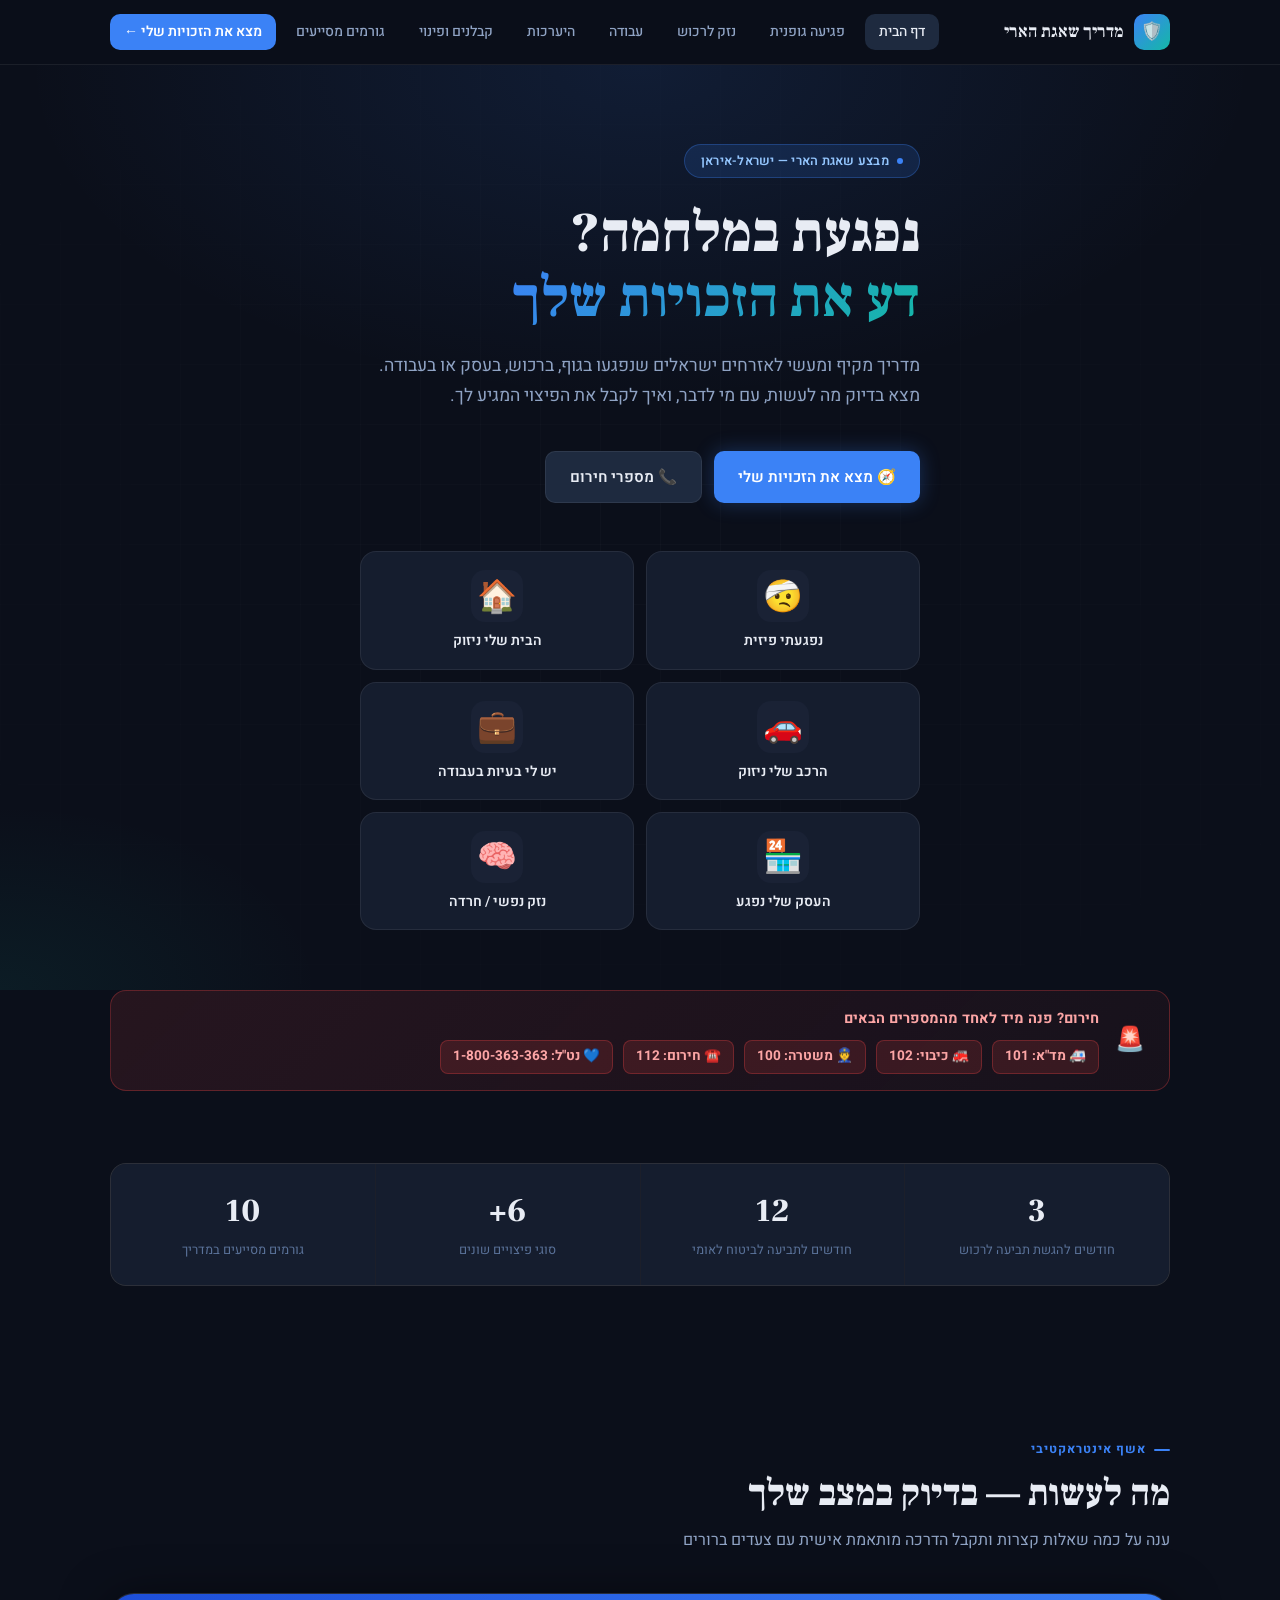
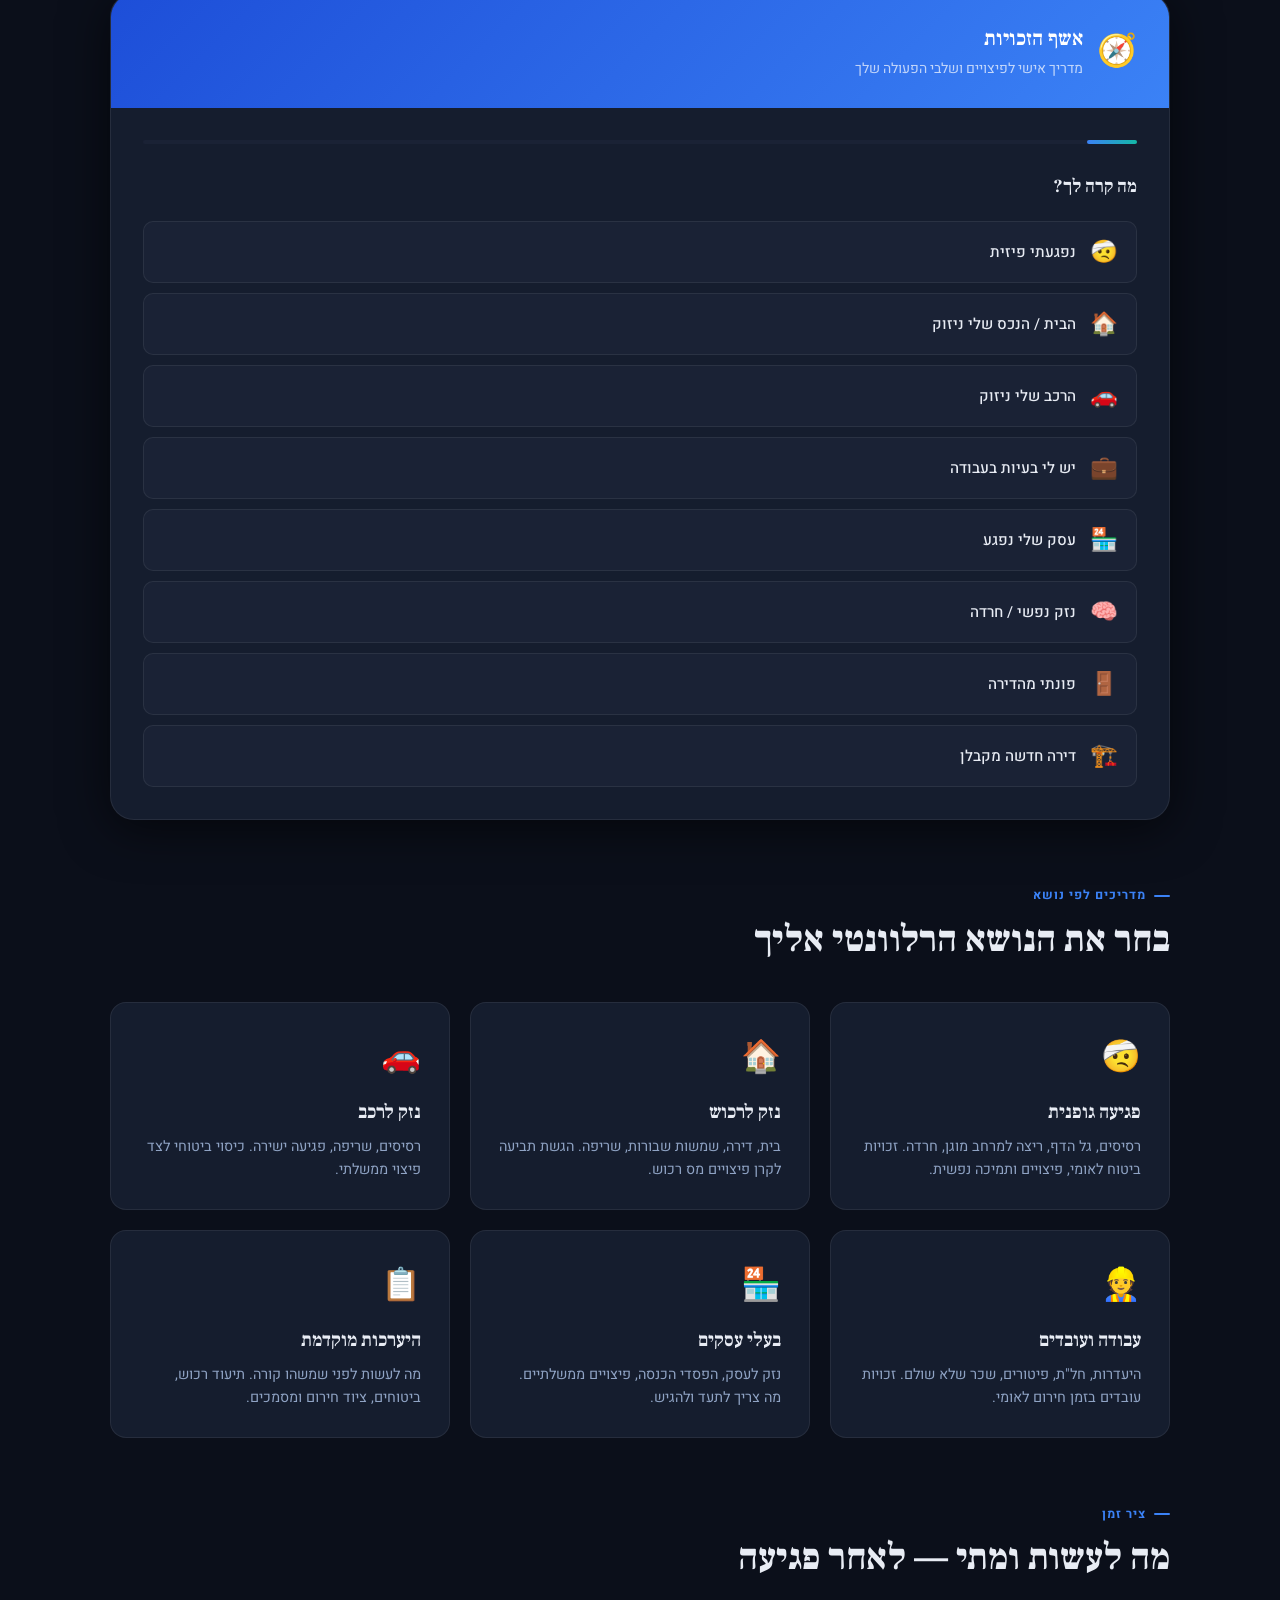
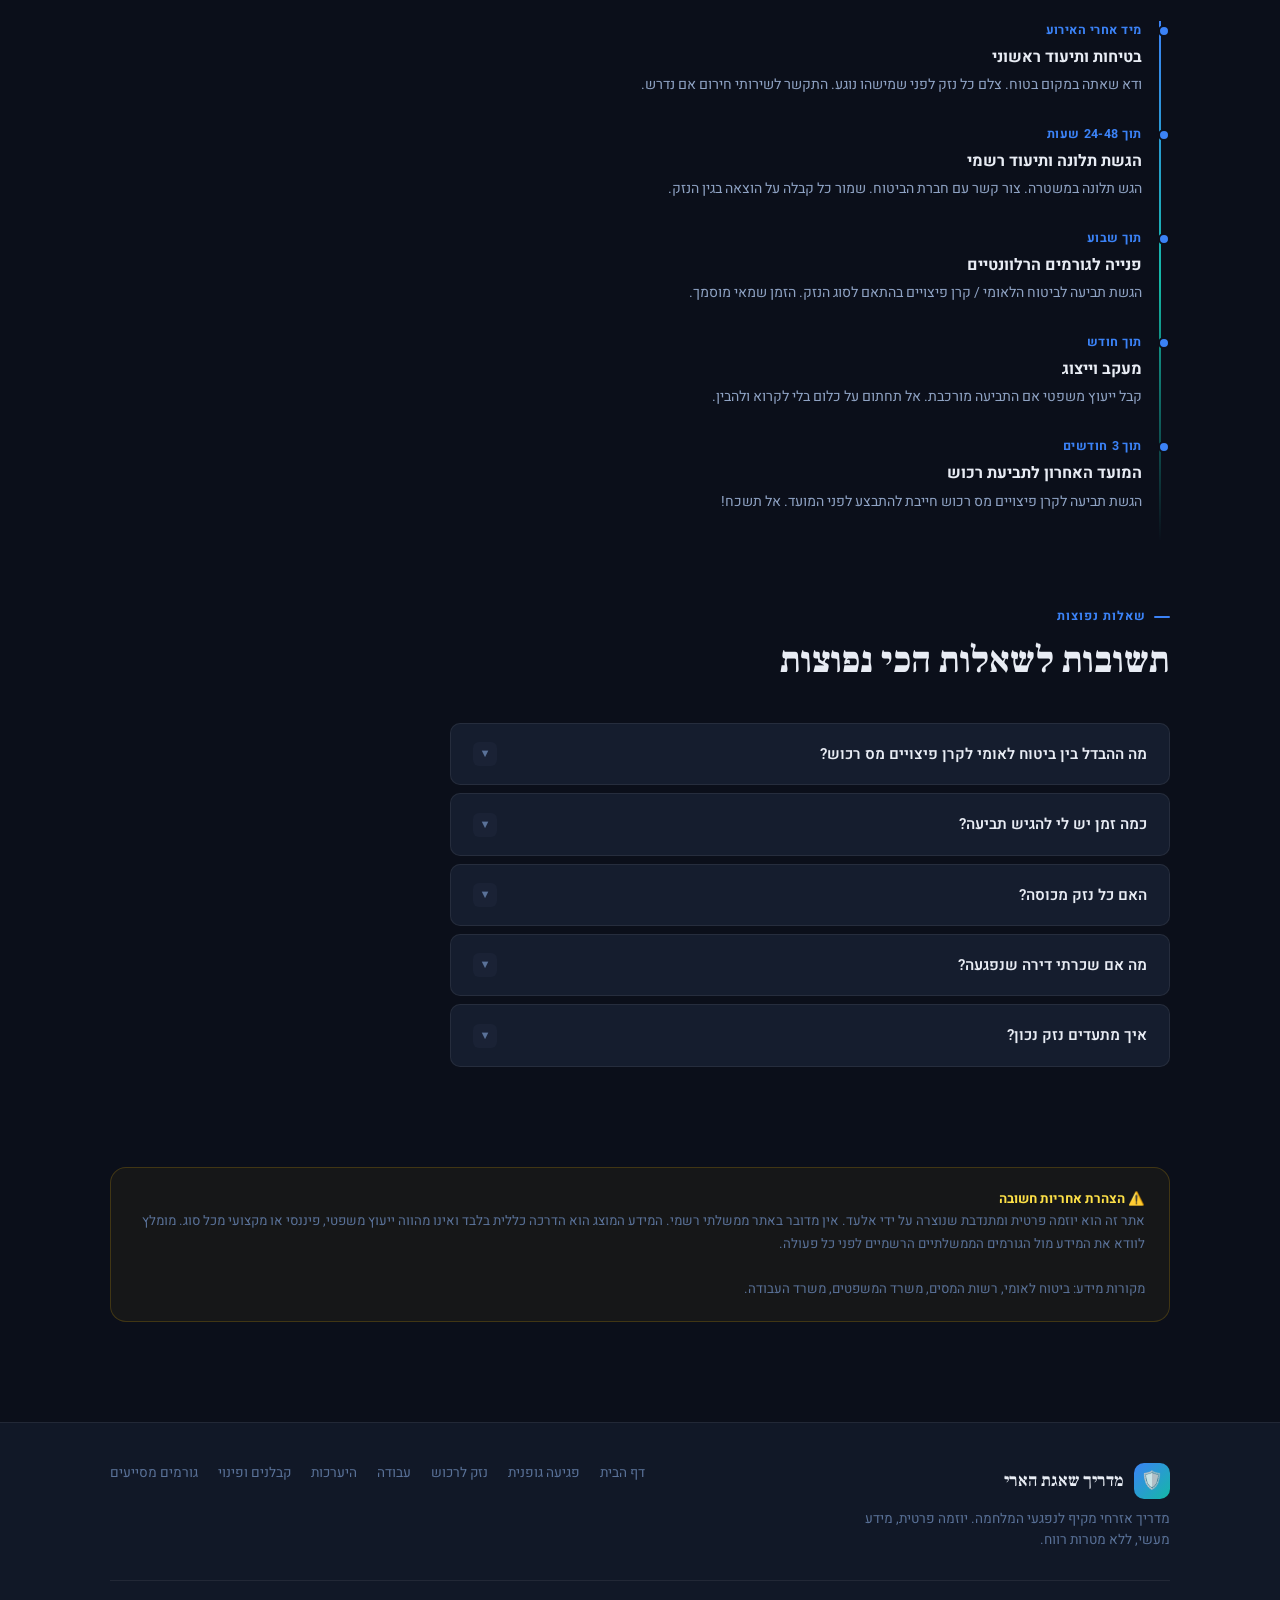
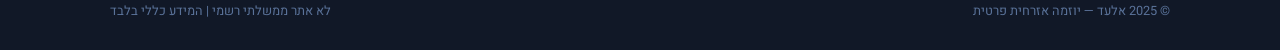
==== commit b1b3768f: "Add files via upload" ====
--- a/index.html
+++ b/index.html
@@ -1024,6 +1024,7 @@
         <a href="pages/property.html">נזק לרכוש</a>
         <a href="pages/work.html">עבודה</a>
         <a href="pages/prepare.html">היערכות</a>
+        <a href="pages/contractor.html">קבלנים ופינוי</a>
         <a href="pages/contacts.html">גורמים מסייעים</a>
         <a href="index.html#wizard" class="nav-cta btn">מצא את הזכויות שלי ←</a>
       </nav>
@@ -1040,6 +1041,8 @@
   <a href="pages/property.html">נזק לרכוש</a>
   <a href="pages/work.html">עבודה</a>
   <a href="pages/prepare.html">היערכות</a>
+  <a href="pages/contractor.html">קבלנים ופינוי</a>
+        <a href="pages/contractor.html">קבלנים ופינוי</a>
   <a href="pages/contacts.html">גורמים מסייעים</a>
 </div>
 
@@ -1342,6 +1345,7 @@
         <a href="pages/property.html">נזק לרכוש</a>
         <a href="pages/work.html">עבודה</a>
         <a href="pages/prepare.html">היערכות</a>
+        <a href="pages/contractor.html">קבלנים ופינוי</a>
         <a href="pages/contacts.html">גורמים מסייעים</a>
       </div>
     </div>
@@ -1353,7 +1357,7 @@
 </footer>
 
 <script>
-// ===== DATA =====
+// ===== WIZARD TREE =====
 const WIZARD_TREE = {
   start: {
     question: "מה קרה לך?",
@@ -1363,7 +1367,9 @@
       { text: "הרכב שלי ניזוק", icon: "🚗", next: "vehicle" },
       { text: "יש לי בעיות בעבודה", icon: "💼", next: "work_type" },
       { text: "עסק שלי נפגע", icon: "🏪", next: "business" },
-      { text: "נזק נפשי / חרדה", icon: "🧠", next: "mental" }
+      { text: "נזק נפשי / חרדה", icon: "🧠", next: "result_mental" },
+      { text: "פונתי מהדירה", icon: "🚪", next: "result_evac" },
+      { text: "דירה חדשה מקבלן", icon: "🏗️", next: "result_contractor" }
     ]
   },
   injury_type: {
@@ -1372,7 +1378,7 @@
       { text: "נפצעתי מרסיסים / פגז", icon: "💥", next: "result_injury_shrapnel" },
       { text: "נפגעתי בריצה למרחב מוגן", icon: "🏃", next: "result_injury_shelter" },
       { text: "גל הדף / לחץ", icon: "💨", next: "result_injury_blast" },
-      { text: "חרדה חריפה / התקף פאניקה", icon: "😰", next: "result_mental_acute" }
+      { text: "חרדה חריפה / התקף פאניקה", icon: "😰", next: "result_mental" }
     ]
   },
   property_type: {
@@ -1400,295 +1406,228 @@
     ]
   },
   business: {
-    question: null,
-    result: "business"
-  },
-  mental: {
-    question: null,
-    result: "mental"
-  }
-};
-
-const WIZARD_RESULTS = {
-  result_injury_shrapnel: {
-    icon: "🚨",
-    title: "פגיעת רסיסים / פגז",
-    subtitle: "זכאי לפיצויים מביטוח לאומי כנפגע פעולת איבה",
-    urgency: "danger",
-    steps: [
-      { title: "פנה לחדר מיון מיד", desc: "קבל אישור רפואי המציין במפורש שמדובר בפגיעת פעולת איבה. שמור את כל המסמכים." },
-      { title: "הגש תביעה לביטוח לאומי", desc: "תביעה כ'נפגע פעולות איבה' - מזכה בטיפול רפואי, דמי מחלה ופיצויים. יש לך 12 חודשים." },
-      { title: "תעד את הפציעה", desc: "צלם את הפציעה, שמור חשבוניות רפואיות, ורשום בדיוק מה קרה, מתי ואיפה." },
-      { title: "שכור עו\"ד נזקי גוף", desc: "בתביעות נזקי גוף כדאי לעבוד עם עו\"ד המתמחה בתביעות נגד המדינה." }
-    ],
-    contacts: [
-      { name: "ביטוח לאומי", phone: "*6050" },
-      { name: "מד\"א חירום", phone: "101" }
-    ]
-  },
-  result_injury_shelter: {
-    icon: "🏃",
-    title: "פגיעה בריצה למרחב מוגן",
-    subtitle: "ייתכן ותוכר כנפגע פעולת איבה - תלוי בנסיבות",
-    urgency: "warning",
-    steps: [
-      { title: "פנה לקבלת טיפול רפואי", desc: "קבל תיעוד רפואי המציין שהפציעה נגרמה כתוצאה ישירה מהתרעת אזעקה." },
-      { title: "הגש תביעה לביטוח לאומי", desc: "ביטוח לאומי מכיר בחלק מהמקרים האלו. הגש תביעה ואל תוותר מראש. ניתן לערער." },
-      { title: "ציין את הנסיבות במדויק", desc: "חשוב לציין שהפגיעה אירעה במהלך ריצה למרחב מוגן בעקבות אזעקה מאושרת." },
-      { title: "בקש עדים", desc: "אם היו עדים לאירוע, שמור את פרטיהם - זה יחזק את התביעה שלך." }
-    ],
-    contacts: [
-      { name: "ביטוח לאומי", phone: "*6050" },
-      { name: "סיוע משפטי", phone: "*8916" }
-    ]
-  },
-  result_injury_blast: {
-    icon: "💨",
-    title: "פגיעה מגל הדף",
-    subtitle: "זכאי לטיפול ותביעה כנפגע פעולת איבה",
-    urgency: "warning",
-    steps: [
-      { title: "פנה לרופא מיד", desc: "גל הדף יכול לגרום לנזקי שמיעה, ריאות ומוח שאינם נראים לעין. חשוב לבדוק." },
-      { title: "תעד את המיקום בזמן האירוע", desc: "רשום את הכתובת המדויקת, שעה ותאריך. ייתכן שיהיה צורך בחוות דעת טכנית." },
-      { title: "הגש תביעה לביטוח לאומי", desc: "פגיעות גל הדף מוכרות כפגיעת פעולת איבה כשמוכח קשר ישיר." },
-      { title: "בדיקת שמיעה ונוירולוגית", desc: "בקש בדיקות ספציפיות - נזק שמיעה ונזק נוירולוגי עשויים להתגלות רק לאחר מספר ימים." }
-    ],
-    contacts: [
-      { name: "ביטוח לאומי", phone: "*6050" },
-      { name: "מד\"א", phone: "101" }
-    ]
-  },
-  result_mental_acute: {
-    icon: "💙",
-    title: "חרדה חריפה / פגיעה נפשית",
-    subtitle: "פגיעות נפשיות מוכרות ויש לך זכויות מלאות",
-    urgency: "info",
-    steps: [
-      { title: "פנה לקבלת עזרה מיידית", desc: "צור קשר עם נט\"ל (1-800-363-363) או סה\"ר (1201). פנייה ראשונה לא מחייבת אותך לכלום." },
-      { title: "בקש אשפוז / טיפול ברפואה ציבורית", desc: "ביטוח הבריאות מכסה טיפול פסיכיאטרי ופסיכולוגי. בקש הפניה מרופא המשפחה." },
-      { title: "תעד פניות ואבחונים", desc: "שמור תיעוד של כל פנייה לטיפול - יהיה נחוץ לתביעה." },
-      { title: "שקול תביעה לביטוח לאומי", desc: "נכות נפשית הנגרמת מפעולת מלחמה מוכרת - ייעץ עם עו\"ד." }
-    ],
-    contacts: [
-      { name: "נט\"ל", phone: "1-800-363-363" },
-      { name: "סה\"ר", phone: "1201" }
-    ]
-  },
-  result_property_direct: {
-    icon: "🏚️",
-    title: "פגיעה ישירה בנכס",
-    subtitle: "פנה מיד לקרן פיצויים מס רכוש",
-    urgency: "danger",
-    steps: [
-      { title: "אל תיכנס לנכס לפני קבלת אישור", desc: "יש לבקש בדיקת בטיחות מהרשות המקומית לפני כניסה לנכס שנפגע." },
-      { title: "צלם את הנזק לפני כל תיקון", desc: "תיעוד חזותי מפורט הוא הבסיס לתביעה. צלם מכל זווית, כולל הנזק הפנימי." },
-      { title: "הגש תביעה לקרן פיצויים מס רכוש", desc: "מגישים דרך רשות המסים. יש לעשות זאת תוך 3 חודשים מיום הנזק. הטפסים באתר gov.il." },
-      { title: "הזמן שמאי מוסמך", desc: "ממליצים לשכור שמאי רכוש פרטי בנוסף לשמאי של הרשות - לבקרה על שווי הנזק." },
-      { title: "שמור כל קבלה", desc: "הוצאות פינוי, אחסון, מגורים זמניים - כל אלו עשויים להיות ניתנים לפיצוי." }
-    ],
-    contacts: [
-      { name: "קרן פיצויים מס רכוש", phone: "1222" },
-      { name: "רשות המסים", phone: "*4954" }
-    ]
-  },
-  result_property_blast: {
-    icon: "🪟",
-    title: "נזק מגל הדף",
-    subtitle: "שמשות שבורות, קירות סדוקים, דלתות - הכל ניתן לתביעה",
-    urgency: "warning",
-    steps: [
-      { title: "תעד לפני תיקון", desc: "צלם כל נזק לפני שמזמינים תיקון. שמור ווטסאפ, מסרונים, תמונות עם חותמת תאריך." },
-      { title: "פנה לחברת הביטוח שלך", desc: "ראשית פנה לביטוח הדירה. בדוק אם יש כיסוי למלחמה בפוליסה." },
-      { title: "הגש תביעה לקרן פיצויים", desc: "גם אם יש ביטוח, ניתן להגיש לקרן פיצויים. ייתכן כיסוי על הפרשים." },
-      { title: "הגש תוך 3 חודשים", desc: "המועד האחרון לתביעה הוא 3 חודשים מיום הנזק. אל תחכה." }
-    ],
-    contacts: [
-      { name: "קרן פיצויים מס רכוש", phone: "1222" }
-    ]
-  },
-  result_property_rented: {
-    icon: "🏢",
-    title: "דירה שכורה שניזוקה",
-    subtitle: "הבעלים מגיש על המבנה - אתה על התכולה",
-    urgency: "info",
-    steps: [
-      { title: "הודע לבעל הדירה מיד", desc: "שלח הודעה בכתב (ווטסאפ מספיק) עם תמונות. תעד את התקשורת." },
-      { title: "תבע על רכושך האישי", desc: "אתה רשאי לתבוע פיצויים על רכוש אישי שניזוק. הגש לקרן פיצויים בנפרד מהבעלים." },
-      { title: "בדוק ביטוח תכולה", desc: "אם יש לך ביטוח תכולה - פנה אליו ראשית. אם לא - שקול לקנות בעתיד." },
-      { title: "בקש הפחתה בשכירות", desc: "אם הדירה לא ראויה למגורים בתקופת התיקון, בקש הפחתה בשכר הדירה בכתב." }
-    ],
-    contacts: [
-      { name: "קרן פיצויים מס רכוש", phone: "1222" },
-      { name: "סיוע משפטי", phone: "*8916" }
-    ]
-  },
-  result_property_contents: {
-    icon: "📦",
-    title: "נזק לרכוש אישי בדירה",
-    subtitle: "ניתן לתבוע על ציוד אישי שניזוק",
-    urgency: "info",
-    steps: [
-      { title: "ערוך רשימת נזקים", desc: "פרט כל פריט שניזוק - עם שווי משוער. חפש מחירים מקוונים לתיעוד." },
-      { title: "צלם את הפריטים שניזוקו", desc: "לפני השלכה - צלם. אחרי - שמור פריטים ניזוקים כל עוד אפשר לצורך שמאות." },
-      { title: "הגש לחברת הביטוח", desc: "ביטוח תכולה מכסה רכוש אישי. בדוק אם הפוליסה שלך כוללת כיסוי מלחמה." },
-      { title: "הגש לקרן פיצויים", desc: "במקרים בהם הביטוח לא מכסה, ניתן לפנות לקרן פיצויים מס רכוש." }
-    ],
-    contacts: [
-      { name: "קרן פיצויים מס רכוש", phone: "1222" }
-    ]
-  },
-  result_vehicle_damaged: {
-    icon: "🚗",
-    title: "רכב ניזוק / נשרף",
-    subtitle: "כיסוי ביטוחי + פיצוי ממשלתי",
-    urgency: "warning",
-    steps: [
-      { title: "הגש תביעה לחברת הביטוח", desc: "פנה לביטוח הרכב. ודא שיש כיסוי מיוחד למקרי מלחמה - לא כולם כוללים." },
-      { title: "הגש גם לקרן פיצויים", desc: "ניתן להגיש לרשות המסים גם אם יש ביטוח - לכיסוי ההפרשים." },
-      { title: "תעד לפני גרירה", desc: "צלם לפני שהרכב נגרר. שמור הודעת האירוע מהמשטרה." },
-      { title: "בקש ממוסך שומת נזק בכתב", desc: "שמאי מטעמך לצד שמאי הביטוח נותן ביטחון שהפיצוי יהיה מלא." }
-    ],
-    contacts: [
-      { name: "קרן פיצויים מס רכוש", phone: "1222" },
-      { name: "רשות המסים", phone: "*4954" }
-    ]
-  },
-  result_vehicle_accident: {
-    icon: "💥",
-    title: "תאונת דרכים בגלל אזעקה",
-    subtitle: "זכאי לפיצוי מקרן נפגעי תאונות וביטוח",
-    urgency: "warning",
-    steps: [
-      { title: "הגש דו\"ח תאונה במשטרה", desc: "חשוב לציין במפורש שהאזעקה גרמה לתאונה. זה ישפיע על כיסוי הביטוח." },
-      { title: "פנה לחברת הביטוח", desc: "תאונות הנגרמות מריצה לממ\"ד עשויות להיות מוכרות בתנאים מסוימים." },
-      { title: "שמור תיעוד רפואי", desc: "אם נפצעת - תעד את הפציעות ופנה לביטוח לאומי כנפגע תאונת דרכים." }
-    ],
-    contacts: [
-      { name: "משטרה", phone: "100" },
-      { name: "ביטוח לאומי", phone: "*6050" }
-    ]
-  },
-  result_work_absence: {
-    icon: "🏢",
-    title: "לא יכול להגיע לעבודה",
-    subtitle: "יש הגנות חוקיות בזמן מלחמה",
-    urgency: "info",
-    steps: [
-      { title: "עדכן את המעסיק בכתב", desc: "שלח הודעה בכתב על הסיבה להיעדרות. שמור עותק לעצמך." },
-      { title: "בדוק זכאות לדמי אבטלה", desc: "אם אזור מגוריך מוכרז כמוגבל, ייתכן זכאות לדמי אבטלה מביטוח לאומי." },
-      { title: "קרא תקנות שעת חירום", desc: "בזמן מלחמה יש תקנות מיוחדות המגנות על עובדים שלא יכולים להגיע לעבודה." },
-      { title: "פנה לסיוע משפטי בסכסוך", desc: "אם המעסיק מאיים בפיטורים - פנה מיד לסיוע משפטי או ייעוץ בהסתדרות." }
-    ],
-    contacts: [
-      { name: "משרד העבודה", phone: "*3456" },
-      { name: "ביטוח לאומי", phone: "*6050" }
-    ]
-  },
-  result_work_fired: {
-    icon: "📋",
-    title: "פוטרת / חל\"ת בגלל המלחמה",
-    subtitle: "יש לך זכויות - בדוק לפני שמוותר",
-    urgency: "warning",
-    steps: [
-      { title: "בדוק אם קיבלת פיטורים כחוק", desc: "פיטורים בזמן מלחמה דורשים הליך חוקי. בקש הודעה בכתב." },
-      { title: "הגש לדמי אבטלה מיד", desc: "הגש תביעה לביטוח לאומי ב-30 הימים הראשונים. כל יום שעובר מקטין את הכיסוי." },
-      { title: "בדוק זכויות פיצויים", desc: "בפיטורים שלא כדין - זכאי לפיצויים. בחל\"ת - בדוק אם מרצון או כפוי." },
-      { title: "פנה לסיוע משפטי", desc: "פיטורים בגלל מלחמה דורשים בחינה - לא כל מקרה חוקי." }
-    ],
-    contacts: [
-      { name: "ביטוח לאומי", phone: "*6050" },
-      { name: "משרד העבודה", phone: "*3456" },
-      { name: "סיוע משפטי", phone: "*8916" }
-    ]
-  },
-  result_work_unpaid: {
-    icon: "💰",
-    title: "מעסיק לא משלם שכר",
-    subtitle: "הפרת חוק עבודה - יש מה לעשות",
-    urgency: "danger",
-    steps: [
-      { title: "שלח מכתב דרישה בכתב", desc: "דרוש שכרך בכתב עם תאריך. זה יוצר עילה חוקית לתביעה." },
-      { title: "הגש תלונה למשרד העבודה", desc: "ניתן להגיש תלונה על מעסיק שלא משלם - יש לו יכולות אכיפה." },
-      { title: "פנה לסיוע משפטי", desc: "תביעה בבית דין לעבודה היא מהירה יחסית ולא דורשת עו\"ד בהכרח." }
-    ],
-    contacts: [
-      { name: "משרד העבודה", phone: "*3456" },
-      { name: "סיוע משפטי", phone: "*8916" }
-    ]
-  },
-  business: {
-    icon: "🏪",
-    title: "עסק שנפגע",
-    subtitle: "פיצויים לבעלי עסקים דרך רשות המסים",
-    urgency: "warning",
-    steps: [
-      { title: "תעד הפסדי הכנסה", desc: "שמור מסמכים חשבונאיים - השוואת מחזורים, הוצאות מיוחדות, נזקים לציוד." },
-      { title: "פנה לרשות המסים", desc: "יש תכנית פיצויים לעסקים שנפגעו - דרך רשות המסים ורשות לפיתוח כלכלי." },
-      { title: "בקש הלוואות מסובסדות", desc: "בנק ישראל ומשרד האוצר מפעילים תכניות הלוואות לעסקים בזמן חירום." },
-      { title: "שכור רו\"ח לתביעה", desc: "בתביעות עסקיות מורכבות - רואה חשבון שמכיר פיצויי מלחמה יגדיל את הפיצוי שתקבל." }
-    ],
-    contacts: [
-      { name: "רשות המסים", phone: "*4954" },
-      { name: "סיוע משפטי", phone: "*8916" }
-    ]
-  },
-  mental: {
-    icon: "💙",
-    title: "פגיעה נפשית / חרדה",
-    subtitle: "אתה לא לבד - יש מקצוענים שמחכים לעזור",
-    urgency: "info",
-    steps: [
-      { title: "צור קשר עם נט\"ל עכשיו", desc: "קו חירום לנפגעי טראומה - 1-800-363-363. חינמי, אנונימי, מקצועי." },
-      { title: "פנה לרופא המשפחה", desc: "בקש הפניה לפסיכולוג / פסיכיאטר דרך קופת החולים. זה כלול בסל הבריאות." },
-      { title: "שקול EMDR / CBT", desc: "טיפולים ממוקדי טראומה הוכחו כיעילים. שאל את המטפל על שיטות אלו." },
-      { title: "בנה רשת תמיכה", desc: "שתף בני משפחה וחברים קרובים. בידוד מחמיר טראומה." }
-    ],
-    contacts: [
-      { name: "נט\"ל", phone: "1-800-363-363" },
-      { name: "סה\"ר", phone: "1201" }
+    question: "מה קרה לעסק?",
+    options: [
+      { text: "נזק פיזי לעסק", icon: "🔥", next: "result_business_damage" },
+      { text: "הפסדי הכנסה", icon: "📉", next: "result_business_income" }
     ]
   }
 };
 
-// ===== WIZARD STATE =====
+const WIZARD_RESULTS = {
+  result_injury_shrapnel: {
+    icon: "🚨", title: "פגיעת רסיסים / פגז",
+    subtitle: "זכאי לפיצויים מלאים מביטוח לאומי כנפגע פעולת איבה",
+    steps: [
+      { title: "פנה לחדר מיון מיד", desc: "בקש שיירשם 'פגיעת פעולת איבה'. שמור את כל המסמכים הרפואיים." },
+      { title: "הגש תביעה לביטוח לאומי", desc: "תביעה כ'נפגע פעולות איבה'. יש לך 12 חודשים. ניתן אונליין בbtl.gov.il." },
+      { title: "תעד את הפציעה", desc: "צלם, שמור חשבוניות, רשום בדיוק מה קרה, מתי ואיפה." },
+      { title: "שקול עו\"ד נזקי גוף", desc: "בפגיעות קשות — עו\"ד עובד על אחוז מהפיצוי בלבד." }
+    ],
+    contacts: [{ name: "ביטוח לאומי", phone: "*6050" }, { name: "מד\"א", phone: "101" }],
+    links: [{ label: "ביטוח לאומי", url: "https://www.btl.gov.il" }]
+  },
+  result_injury_shelter: {
+    icon: "🏃", title: "פגיעה בריצה למרחב מוגן",
+    subtitle: "ייתכן ותוכר כנפגע פעולת איבה — אל תוותר מראש",
+    steps: [
+      { title: "קבל תיעוד רפואי מפורט", desc: "ציין שהפגיעה אירעה בריצה לממ\"ד בעקבות אזעקה מאושרת." },
+      { title: "אסוף עדים", desc: "שם וטלפון של עדים — מחזק משמעותית את התביעה." },
+      { title: "הגש לביטוח לאומי ואל תוותר", desc: "גם אם נדחית — יש זכות ערעור. פנה לסיוע משפטי." }
+    ],
+    contacts: [{ name: "ביטוח לאומי", phone: "*6050" }, { name: "סיוע משפטי", phone: "*8916" }],
+    links: [{ label: "ביטוח לאומי", url: "https://www.btl.gov.il" }]
+  },
+  result_injury_blast: {
+    icon: "💨", title: "פגיעה מגל הדף",
+    subtitle: "נזקים שאינם נראים לעין — חובה לבדוק",
+    steps: [
+      { title: "בדיקת שמיעה + נוירולוגית מיד", desc: "נזקים מתגלים רק לאחר ימים — בדוק מוקדם." },
+      { title: "תעד מיקומך בזמן הפיצוץ", desc: "כתובת מדויקת, שעה, מרחק — כל הפרטים נחוצים לתביעה." },
+      { title: "הגש לביטוח לאומי כנפגע פעולת איבה", desc: "גל הדף ממקור מלחמתי מוכר ישירות." }
+    ],
+    contacts: [{ name: "ביטוח לאומי", phone: "*6050" }, { name: "מד\"א", phone: "101" }],
+    links: [{ label: "ביטוח לאומי", url: "https://www.btl.gov.il" }]
+  },
+  result_mental: {
+    icon: "💙", title: "פגיעה נפשית / חרדה",
+    subtitle: "אתה לא לבד — יש מקצוענים שמחכים לעזור",
+    steps: [
+      { title: "צור קשר עם נט\"ל עכשיו", desc: "קו חירום: 1-800-363-363. חינמי, אנונימי, 24/7." },
+      { title: "פנה לרופא המשפחה", desc: "בקש הפניה לפסיכולוג / פסיכיאטר — כלול בסל הבריאות." },
+      { title: "תעד כל פנייה ואבחון", desc: "סיכומי ביקורים — יהיו נחוצים לתביעת נכות עתידית." }
+    ],
+    contacts: [{ name: "נט\"ל", phone: "1-800-363-363" }, { name: "סה\"ר", phone: "1201" }],
+    links: [{ label: "אתר נט\"ל", url: "https://www.natal.org.il" }]
+  },
+  result_property_direct: {
+    icon: "🏚️", title: "פגיעה ישירה בנכס",
+    subtitle: "פנה מיד לקרן פיצויים מס רכוש — 3 חודשים להגשה",
+    steps: [
+      { title: "אל תיכנס לפני אישור בטיחות", desc: "בקש בדיקת מבנה מהרשות המקומית לפני כניסה." },
+      { title: "תעד הכל לפני כל תיקון", desc: "צלם מכל זווית. חותמת תאריך. שמור בענן." },
+      { title: "הגש תביעה לקרן פיצויים מס רכוש", desc: "דרך taxes.gov.il. תוך 3 חודשים מיום הנזק." },
+      { title: "הזמן שמאי רכוש", desc: "שמאי מטעמך מוודא שאתה מקבל פיצוי מלא." }
+    ],
+    contacts: [{ name: "קרן פיצויים", phone: "1222" }, { name: "רשות המסים", phone: "*4954" }],
+    links: [{ label: "רשות המסים", url: "https://www.taxes.gov.il" }]
+  },
+  result_property_blast: {
+    icon: "🪟", title: "נזק מגל הדף",
+    subtitle: "שמשות, קירות, דלתות — הכל ניתן לתביעה",
+    steps: [
+      { title: "תעד לפני כל תיקון", desc: "צלם כל נזק לפני שמישהו נוגע." },
+      { title: "פנה לביטוח הדירה", desc: "בדוק אם הפוליסה כוללת כיסוי נזקי מלחמה." },
+      { title: "הגש גם לקרן פיצויים", desc: "גם אם הביטוח שילם — ניתן לתבוע את ההפרש. תוך 3 חודשים." }
+    ],
+    contacts: [{ name: "קרן פיצויים", phone: "1222" }],
+    links: [{ label: "רשות המסים", url: "https://www.taxes.gov.il" }]
+  },
+  result_property_rented: {
+    icon: "🏢", title: "דירה שכורה שניזוקה",
+    subtitle: "בעל הנכס על המבנה — אתה על הרכוש האישי",
+    steps: [
+      { title: "הודע לבעל הדירה בכתב מיידית", desc: "ווטסאפ עם תמונות מספיק — שמור עותק." },
+      { title: "תבע על רכושך האישי בנפרד", desc: "הגש לקרן פיצויים בנפרד מבעל הדירה." },
+      { title: "בקש הפחתה בשכירות", desc: "אם הדירה אינה ראויה למגורים — בקש הפחתה בכתב." }
+    ],
+    contacts: [{ name: "קרן פיצויים", phone: "1222" }, { name: "סיוע משפטי", phone: "*8916" }],
+    links: []
+  },
+  result_property_contents: {
+    icon: "📦", title: "נזק לרכוש אישי",
+    subtitle: "ניתן לתבוע על ציוד אישי שניזוק",
+    steps: [
+      { title: "ערוך רשימת נזקים מפורטת", desc: "שם פריט + שווי (חפש מחיר אונליין). כמה שיותר פרטים." },
+      { title: "אל תזרוק פריטים ניזוקים", desc: "שמאי צריך לראות את הנזק — שמור הכל עד שמאות." },
+      { title: "פנה לביטוח תכולה — ואם אין: לקרן פיצויים", desc: "ביטוח תכולה מכסה רכוש אישי. אם לא קיים — קרן פיצויים." }
+    ],
+    contacts: [{ name: "קרן פיצויים", phone: "1222" }],
+    links: []
+  },
+  result_vehicle_damaged: {
+    icon: "🚗", title: "רכב ניזוק / נשרף",
+    subtitle: "ביטוח + קרן פיצויים — אפשר לתבוע גם וגם",
+    steps: [
+      { title: "צלם לפני גרירה", desc: "תמונות נזק, לוחית רישוי, הסביבה. חותמת תאריך." },
+      { title: "פנה לחברת הביטוח", desc: "בדוק אם הפוליסה כוללת כיסוי נזקי מלחמה / רסיסים." },
+      { title: "הגש לקרן פיצויים בנוסף", desc: "גם אם הביטוח כיסה חלק — ניתן לתבוע ההפרש. תוך 3 חודשים." }
+    ],
+    contacts: [{ name: "קרן פיצויים", phone: "1222" }, { name: "רשות המסים", phone: "*4954" }],
+    links: [{ label: "רשות המסים", url: "https://www.taxes.gov.il" }]
+  },
+  result_vehicle_accident: {
+    icon: "💥", title: "תאונה בגלל אזעקה",
+    subtitle: "דווח למשטרה עם ציון הסיבה",
+    steps: [
+      { title: "הגש דו\"ח תאונה במשטרה", desc: "ציין שהאזעקה גרמה לתאונה — משפיע על כיסוי הביטוח." },
+      { title: "פנה לחברת הביטוח", desc: "תאונות מריצה לממ\"ד עשויות להיות מוכרות בתנאים מסוימים." }
+    ],
+    contacts: [{ name: "משטרה", phone: "100" }, { name: "ביטוח לאומי", phone: "*6050" }],
+    links: []
+  },
+  result_work_absence: {
+    icon: "🏢", title: "לא יכול להגיע לעבודה",
+    subtitle: "יש הגנות חוקיות בזמן חירום לאומי",
+    steps: [
+      { title: "עדכן את המעסיק בכתב מיידית", desc: "ציין סיבה מדויקת. שמור עותק." },
+      { title: "בדוק אם אזורך מוכרז כמוגבל", desc: "אזור מוכרז → זכאות לדמי אבטלה גם ללא פיטורים." },
+      { title: "פנה לביטוח לאומי לבדיקת זכאות", desc: "דמי אבטלה, חל\"ת, תשלום מיוחד — בדוק מה מגיע." }
+    ],
+    contacts: [{ name: "משרד העבודה", phone: "*3456" }, { name: "ביטוח לאומי", phone: "*6050" }],
+    links: [{ label: "ביטוח לאומי", url: "https://www.btl.gov.il" }]
+  },
+  result_work_fired: {
+    icon: "📋", title: "פיטורים / חל\"ת",
+    subtitle: "לא כל פיטורים בזמן מלחמה הם חוקיים",
+    steps: [
+      { title: "בקש הודעת פיטורים בכתב", desc: "ללא הודעה כתובה — קשה מאוד לתבוע." },
+      { title: "הגש לדמי אבטלה תוך 30 ימים", desc: "כל יום שעובר מקטין את הזכאות. הגש מיידית." },
+      { title: "בדוק חל\"ת — מרצון או כפוי?", desc: "חל\"ת כפוי = זכאי לדמי אבטלה. הבדל קריטי." }
+    ],
+    contacts: [{ name: "ביטוח לאומי", phone: "*6050" }, { name: "סיוע משפטי", phone: "*8916" }],
+    links: [{ label: "ביטוח לאומי", url: "https://www.btl.gov.il" }]
+  },
+  result_work_unpaid: {
+    icon: "💰", title: "מעסיק לא משלם שכר",
+    subtitle: "הפרת חוק — יש מנגנון אכיפה",
+    steps: [
+      { title: "שלח מכתב דרישה בכתב", desc: "פרט כמה חייבים לך ועבור איזה תקופה. שמור עותק." },
+      { title: "הגש תלונה למשרד העבודה", desc: "יכולים לחקור ולהטיל קנסות על המעסיק." },
+      { title: "הגש תביעה לבית הדין לעבודה", desc: "ניתן ללא עו\"ד. מהיר יחסית." }
+    ],
+    contacts: [{ name: "משרד העבודה", phone: "*3456" }, { name: "סיוע משפטי", phone: "*8916" }],
+    links: []
+  },
+  result_business_damage: {
+    icon: "🏪", title: "נזק פיזי לעסק",
+    subtitle: "קרן פיצויים + דחיית תשלומים ממשלתיים",
+    steps: [
+      { title: "תעד נזקים לפני תיקון", desc: "צלם הכל. רשום רשימת ציוד שניזוק עם שווי משוערך." },
+      { title: "פנה לרשות המסים לפיצוי עסקי", desc: "דרך taxes.gov.il — יש תכנית פיצויים לעסקים." },
+      { title: "בקש דחיית תשלומים", desc: "ניתן לבקש דחיית מע\"מ, מס הכנסה וביטוח לאומי." }
+    ],
+    contacts: [{ name: "רשות המסים", phone: "*4954" }],
+    links: [{ label: "רשות המסים", url: "https://www.taxes.gov.il" }]
+  },
+  result_business_income: {
+    icon: "📉", title: "הפסדי הכנסה לעסק",
+    subtitle: "פיצויים על הפסד הכנסה דרך רשות המסים",
+    steps: [
+      { title: "תעד הפסדי הכנסה", desc: "שמור נתוני חשבונאות: השוואה חודש-על-חודש מהשנה הקודמת." },
+      { title: "פנה לרשות המסים לפיצוי", desc: "יש תכנית פיצויים על הפסד הכנסה לעסקים שנפגעו." },
+      { title: "בדוק הלוואות מסובסדות", desc: "בנק ישראל ומשרד האוצר מפעילים קווי אשראי מוזלים בחירום." }
+    ],
+    contacts: [{ name: "רשות המסים", phone: "*4954" }],
+    links: [{ label: "רשות המסים", url: "https://www.taxes.gov.il" }]
+  },
+  result_evac: {
+    icon: "🚪", title: "פינוי מהדירה",
+    subtitle: "יש לך זכות לדיור חלופי ממומן",
+    steps: [
+      { title: "קבל צו פינוי כתוב מהרשות המקומית", desc: "זה המסמך הבסיסי לכל תביעה על דיור חלופי." },
+      { title: "פנה למחלקת הרווחה של העירייה", desc: "מסייעים במציאת דיור זמני, מלונות ותמיכה כספית." },
+      { title: "שמור כל קבלה על הוצאות פינוי", desc: "שכירות, מלון, הובלה, אחסון — הכל ניתן לפיצוי." },
+      { title: "פנה לקרן פיצויים לכיסוי הוצאות", desc: "קרן פיצויים מס רכוש מכסה גם הוצאות דיור חלופי." }
+    ],
+    contacts: [{ name: "קרן פיצויים", phone: "1222" }, { name: "עיריית רמת גן", phone: "03-6752222" }],
+    links: [{ label: "עיריית רמת גן", url: "https://www.ramat-gan.muni.il" }, { label: "רשות המסים", url: "https://www.taxes.gov.il" }]
+  },
+  result_contractor: {
+    icon: "🏗️", title: "דירה חדשה מקבלן",
+    subtitle: "הפרד בין נזק מלחמה לליקויי קבלן",
+    steps: [
+      { title: "הפרד נזק מלחמה מליקויי בנייה", desc: "נזק מהמלחמה → קרן פיצויים. ליקויים קיימים → אחריות הקבלן." },
+      { title: "שלח הודעה כתובה לקבלן", desc: "דואר רשום / מייל. שומר על זכויותיך תחת חוק המכר." },
+      { title: "הגש לקרן פיצויים על נזקי מלחמה", desc: "בנפרד לחלוטין מהתביעה נגד הקבלן. תוך 3 חודשים." },
+      { title: "שכור שמאי + עו\"ד נדל\"ן", desc: "שמאי שמכיר בנייה ונזקי מלחמה ישפר את הפיצוי." }
+    ],
+    contacts: [{ name: "קרן פיצויים", phone: "1222" }, { name: "סיוע משפטי", phone: "*8916" }],
+    links: [{ label: "רשות המסים", url: "https://www.taxes.gov.il" }]
+  }
+};
+
+// ===== WIZARD ENGINE =====
 let wizardState = { current: "start", history: [] };
 
 function initWizard() {
-  const el = document.getElementById("wizard-content");
-  if (!el) return;
+  if (!document.getElementById("wizard-content")) return;
   renderWizardStep("start");
 }
 
 function renderWizardStep(stepKey) {
   const el = document.getElementById("wizard-content");
   const step = WIZARD_TREE[stepKey];
-  if (!step) return;
-
-  // Update progress
-  const totalSteps = 3;
-  const depth = wizardState.history.length;
-  const progress = Math.min((depth / totalSteps) * 100, 90);
+  if (!step || !el) return;
   const bar = document.getElementById("wizard-progress-bar");
-  if (bar) bar.style.width = progress + "%";
-
-  if (step.result) {
-    renderWizardResult(step.result);
-    return;
-  }
-
+  if (bar) bar.style.width = Math.min((wizardState.history.length / 3) * 90 + 5, 90) + "%";
+  if (step.result) { renderWizardResult(step.result); return; }
   let html = `<div class="wizard-question">${step.question}</div><div class="wizard-options">`;
-  step.options.forEach((opt, i) => {
-    html += `<button class="wizard-option" onclick="wizardChoose('${opt.next}')">
-      <span class="wizard-option-icon">${opt.icon}</span>
-      <span>${opt.text}</span>
-    </button>`;
+  step.options.forEach(opt => {
+    html += `<button class="wizard-option" onclick="window.wizardChoose('${opt.next}')"><span class="wizard-option-icon">${opt.icon}</span><span>${opt.text}</span></button>`;
   });
   html += `</div>`;
-
-  if (wizardState.history.length > 0) {
-    html += `<button class="wizard-back" onclick="wizardBack()">← חזור לשאלה הקודמת</button>`;
-  }
-
+  if (wizardState.history.length > 0) html += `<button class="wizard-back" onclick="window.wizardBack()">← חזור לשאלה הקודמת</button>`;
   el.innerHTML = html;
 }
 
@@ -1696,60 +1635,26 @@
   const el = document.getElementById("wizard-content");
   const bar = document.getElementById("wizard-progress-bar");
   if (bar) bar.style.width = "100%";
-
-  const result = WIZARD_RESULTS[resultKey];
-  if (!result) return;
-
-  let stepsHtml = result.steps.map((s, i) => `
-    <div class="step-item">
-      <div class="step-num">${i + 1}</div>
-      <div class="step-text">
-        <strong>${s.title}</strong>
-        <span>${s.desc}</span>
-      </div>
-    </div>
-  `).join("");
-
-  let contactsHtml = result.contacts.map(c => `
-    <a href="tel:${c.phone}" class="contact-chip">
-      📞 ${c.name} <span class="chip-phone">${c.phone}</span>
-    </a>
-  `).join("");
-
-  el.innerHTML = `
-    <div class="wizard-result">
-      <div class="result-header">
-        <div class="result-icon">${result.icon}</div>
-        <div>
-          <div class="result-title">${result.title}</div>
-          <div class="result-subtitle">${result.subtitle}</div>
-        </div>
-      </div>
-      <div class="step-list">${stepsHtml}</div>
-      <div class="result-contacts">${contactsHtml}</div>
-      <button class="wizard-back" onclick="wizardReset()" style="margin-top:16px">↺ התחל מחדש</button>
-    </div>
-  `;
+  const r = WIZARD_RESULTS[resultKey];
+  if (!r || !el) return;
+  const stepsHtml = r.steps.map((s, i) => `<div class="step-item"><div class="step-num">${i+1}</div><div class="step-text"><strong>${s.title}</strong><span>${s.desc}</span></div></div>`).join("");
+  const contactsHtml = r.contacts.map(c => `<a href="tel:${c.phone}" class="contact-chip">📞 ${c.name} <span class="chip-phone">${c.phone}</span></a>`).join("");
+  const linksHtml = (r.links && r.links.length) ? `<div style="display:flex;gap:8px;flex-wrap:wrap;margin-top:10px">${r.links.map(l=>`<a href="${l.url}" target="_blank" class="contact-chip" style="color:var(--blue)">🌐 ${l.label}</a>`).join("")}</div>` : "";
+  el.innerHTML = `<div class="wizard-result"><div class="result-header"><div class="result-icon">${r.icon}</div><div><div class="result-title">${r.title}</div><div class="result-subtitle">${r.subtitle}</div></div></div><div class="step-list">${stepsHtml}</div><div class="result-contacts">${contactsHtml}</div>${linksHtml}<button class="wizard-back" onclick="window.wizardReset()" style="margin-top:16px">↺ התחל מחדש</button></div>`;
 }
 
 function wizardChoose(next) {
   wizardState.history.push(wizardState.current);
   wizardState.current = next;
   const step = WIZARD_TREE[next];
-  if (step && step.result) {
-    renderWizardResult(step.result);
-  } else {
-    renderWizardStep(next);
-  }
-}
-
+  if (step && step.result) renderWizardResult(step.result);
+  else renderWizardStep(next);
+}
 function wizardBack() {
-  if (wizardState.history.length === 0) return;
-  const prev = wizardState.history.pop();
-  wizardState.current = prev;
-  renderWizardStep(prev);
-}
-
+  if (!wizardState.history.length) return;
+  wizardState.current = wizardState.history.pop();
+  renderWizardStep(wizardState.current);
+}
 function wizardReset() {
   wizardState = { current: "start", history: [] };
   const bar = document.getElementById("wizard-progress-bar");
@@ -1757,101 +1662,90 @@
   renderWizardStep("start");
 }
 
+window.wizardChoose = wizardChoose;
+window.wizardBack = wizardBack;
+window.wizardReset = wizardReset;
+
+// ===== FAQ =====
+function initFAQ() {
+  document.querySelectorAll(".faq-item").forEach(item => {
+    const q = item.querySelector(".faq-question");
+    if (!q) return;
+    q.addEventListener("click", () => {
+      const open = item.classList.contains("open");
+      document.querySelectorAll(".faq-item").forEach(i => i.classList.remove("open"));
+      if (!open) item.classList.add("open");
+    });
+  });
+}
+
+// ===== CHECKLIST =====
+function initChecklists() {
+  document.querySelectorAll(".checklist-item").forEach(item => {
+    const key = "check_" + item.dataset.key;
+    try { if (localStorage.getItem(key) === "1") { item.classList.add("done"); const b = item.querySelector(".checklist-box"); if (b) b.textContent = "✓"; } } catch(e) {}
+    item.addEventListener("click", () => {
+      const done = item.classList.toggle("done");
+      const b = item.querySelector(".checklist-box");
+      if (b) b.textContent = done ? "✓" : "";
+      try { localStorage.setItem(key, done ? "1" : "0"); } catch(e) {}
+    });
+  });
+}
+
+// ===== SEARCH =====
+function initSearch() {
+  const input = document.getElementById("search-input");
+  if (!input) return;
+  input.addEventListener("input", e => {
+    const q = e.target.value.trim().toLowerCase();
+    document.querySelectorAll("[data-searchable]").forEach(card => {
+      card.style.display = (!q || card.textContent.toLowerCase().includes(q)) ? "" : "none";
+    });
+  });
+}
+
+// ===== FILTER TABS =====
+function initFilterTabs(contacts) {
+  document.querySelectorAll(".filter-tab").forEach(tab => {
+    tab.addEventListener("click", () => {
+      document.querySelectorAll(".filter-tab").forEach(t => t.classList.remove("active"));
+      tab.classList.add("active");
+      if (contacts) renderContacts(contacts, tab.dataset.filter);
+    });
+  });
+}
+
 // ===== CONTACTS =====
-async function loadContacts() {
-  const grid = document.getElementById("contacts-grid");
-  if (!grid) return;
-
-  try {
-    const base = getBase();
-    const res = await fetch(base + "data/resources.json");
-    const data = await res.json();
-    renderContacts(data.contacts, "כל");
-    setupContactFilter(data.contacts);
-  } catch (e) {
-    console.warn("Could not load contacts JSON", e);
-  }
-}
-
 function renderContacts(contacts, filter) {
   const grid = document.getElementById("contacts-grid");
   if (!grid) return;
   const filtered = filter === "כל" ? contacts : contacts.filter(c => c.category === filter);
   grid.innerHTML = filtered.map(c => `
-    <div class="contact-card">
+    <div class="contact-card" data-searchable>
       <div class="contact-card-header">
         <div class="contact-card-icon">${c.icon}</div>
-        <div>
-          <div class="contact-card-name">${c.name}</div>
-          <span class="contact-category-badge cat-${c.category}">${c.category}</span>
-        </div>
+        <div><div class="contact-card-name">${c.name}</div><span class="contact-category-badge cat-${c.category}">${c.category}</span></div>
       </div>
       <div class="contact-card-desc">${c.description}</div>
       <div class="contact-card-actions">
         <a href="tel:${c.phone}" class="contact-btn contact-btn-call">📞 ${c.phone}</a>
         ${c.website ? `<a href="${c.website}" target="_blank" class="contact-btn contact-btn-web">🌐 אתר</a>` : ""}
       </div>
-    </div>
-  `).join("");
-}
-
-function setupContactFilter(contacts) {
-  const tabs = document.querySelectorAll(".filter-tab");
-  tabs.forEach(tab => {
-    tab.addEventListener("click", () => {
-      tabs.forEach(t => t.classList.remove("active"));
-      tab.classList.add("active");
-      renderContacts(contacts, tab.dataset.filter);
-    });
-  });
-}
-
-// ===== FAQ =====
-function initFAQ() {
-  const items = document.querySelectorAll(".faq-item");
-  items.forEach(item => {
-    const q = item.querySelector(".faq-question");
-    if (q) {
-      q.addEventListener("click", () => {
-        const isOpen = item.classList.contains("open");
-        items.forEach(i => i.classList.remove("open"));
-        if (!isOpen) item.classList.add("open");
-      });
-    }
-  });
-}
-
-// ===== CHECKLIST =====
-function initChecklists() {
-  const items = document.querySelectorAll(".checklist-item");
-  items.forEach(item => {
-    const key = "check_" + item.dataset.key;
-    if (localStorage.getItem(key) === "1") {
-      item.classList.add("done");
-      const box = item.querySelector(".checklist-box");
-      if (box) box.textContent = "✓";
-    }
-    item.addEventListener("click", () => {
-      const isDone = item.classList.toggle("done");
-      const box = item.querySelector(".checklist-box");
-      if (box) box.textContent = isDone ? "✓" : "";
-      localStorage.setItem(key, isDone ? "1" : "0");
-    });
-  });
-}
-
-// ===== SEARCH =====
-function initSearch() {
-  const input = document.getElementById("search-input");
-  if (!input) return;
-  input.addEventListener("input", (e) => {
-    const q = e.target.value.trim().toLowerCase();
-    const cards = document.querySelectorAll("[data-searchable]");
-    cards.forEach(card => {
-      const text = card.textContent.toLowerCase();
-      card.style.display = (!q || text.includes(q)) ? "" : "none";
-    });
-  });
+    </div>`).join("");
+}
+
+async function loadContacts() {
+  const grid = document.getElementById("contacts-grid");
+  if (!grid) return;
+  try {
+    const isSubPage = window.location.pathname.includes("/pages/");
+    const base = isSubPage ? "../" : "./";
+    const res = await fetch(base + "data/resources.json");
+    const data = await res.json();
+    renderContacts(data.contacts, "כל");
+    initFilterTabs(data.contacts);
+  } catch(e) { initFilterTabs(null); }
 }
 
 // ===== MOBILE MENU =====
@@ -1859,12 +1753,9 @@
   const toggle = document.querySelector(".nav-mobile-toggle");
   const menu = document.getElementById("mobile-nav");
   const close = document.querySelector(".mobile-nav-close");
-  if (toggle && menu) {
-    toggle.addEventListener("click", () => menu.classList.add("open"));
-  }
-  if (close && menu) {
-    close.addEventListener("click", () => menu.classList.remove("open"));
-  }
+  if (toggle && menu) toggle.addEventListener("click", () => menu.classList.add("open"));
+  if (close && menu) close.addEventListener("click", () => menu.classList.remove("open"));
+  document.querySelectorAll(".mobile-nav a").forEach(a => a.addEventListener("click", () => menu && menu.classList.remove("open")));
 }
 
 // ===== HEADER SCROLL =====
@@ -1872,37 +1763,15 @@
   const header = document.querySelector(".header");
   if (!header) return;
   window.addEventListener("scroll", () => {
-    header.style.borderBottomColor = window.scrollY > 10
-      ? "rgba(255,255,255,0.1)"
-      : "rgba(255,255,255,0.07)";
+    header.style.borderBottomColor = window.scrollY > 10 ? "rgba(255,255,255,0.1)" : "rgba(255,255,255,0.07)";
   });
-}
-
-// ===== ACTIVE NAV =====
-function setActiveNav() {
-  const path = window.location.pathname;
-  const links = document.querySelectorAll(".nav a, .mobile-nav a");
-  links.forEach(link => {
-    const href = link.getAttribute("href");
-    if (href && path.endsWith(href)) link.classList.add("active");
-  });
-}
-
-// ===== UTILS =====
-function getBase() {
-  const scripts = document.querySelectorAll("script[src]");
-  for (const s of scripts) {
-    if (s.src.includes("/js/")) {
-      return s.src.split("/js/")[0] + "/";
-    }
-  }
-  return "./";
 }
 
 function scrollToSection(id) {
   const el = document.getElementById(id);
   if (el) el.scrollIntoView({ behavior: "smooth", block: "start" });
 }
+window.scrollToSection = scrollToSection;
 
 // ===== INIT =====
 document.addEventListener("DOMContentLoaded", () => {
@@ -1913,7 +1782,6 @@
   initSearch();
   initMobileMenu();
   initHeaderScroll();
-  setActiveNav();
 });
 
 </script>
